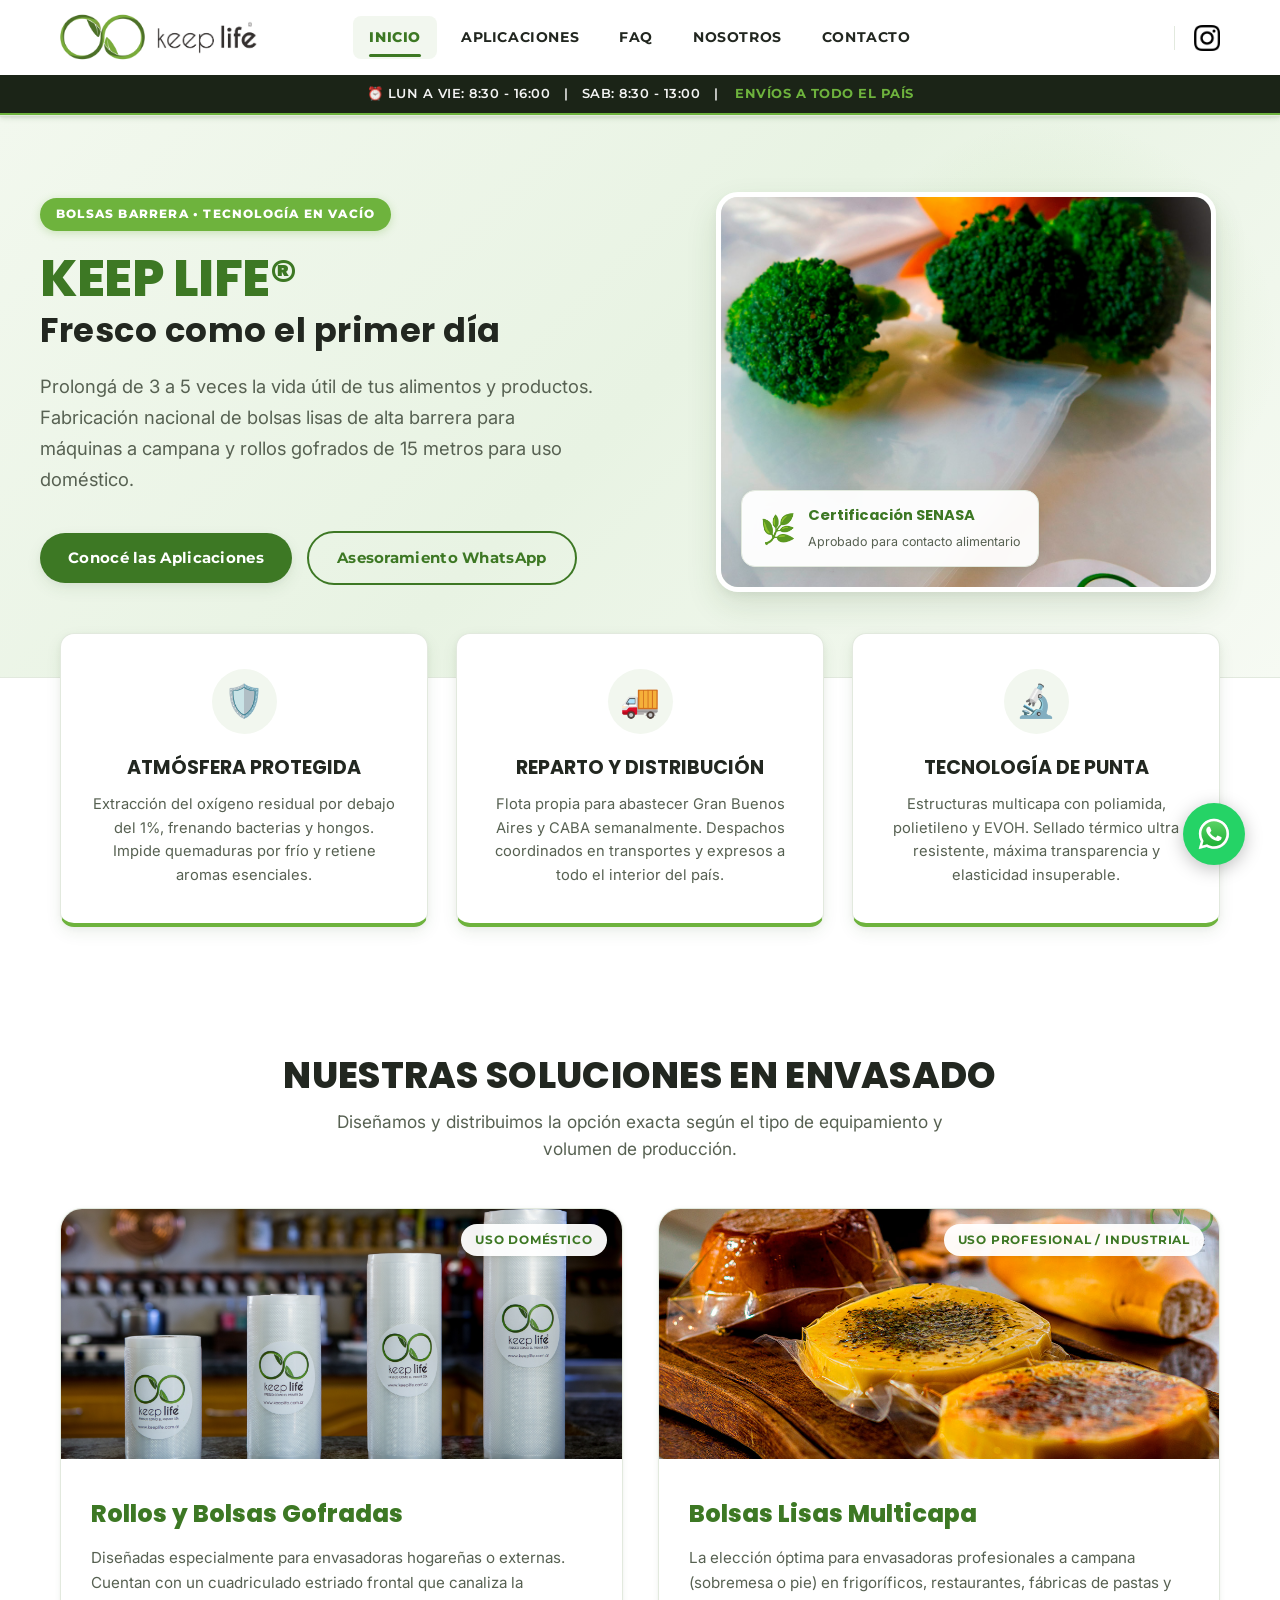
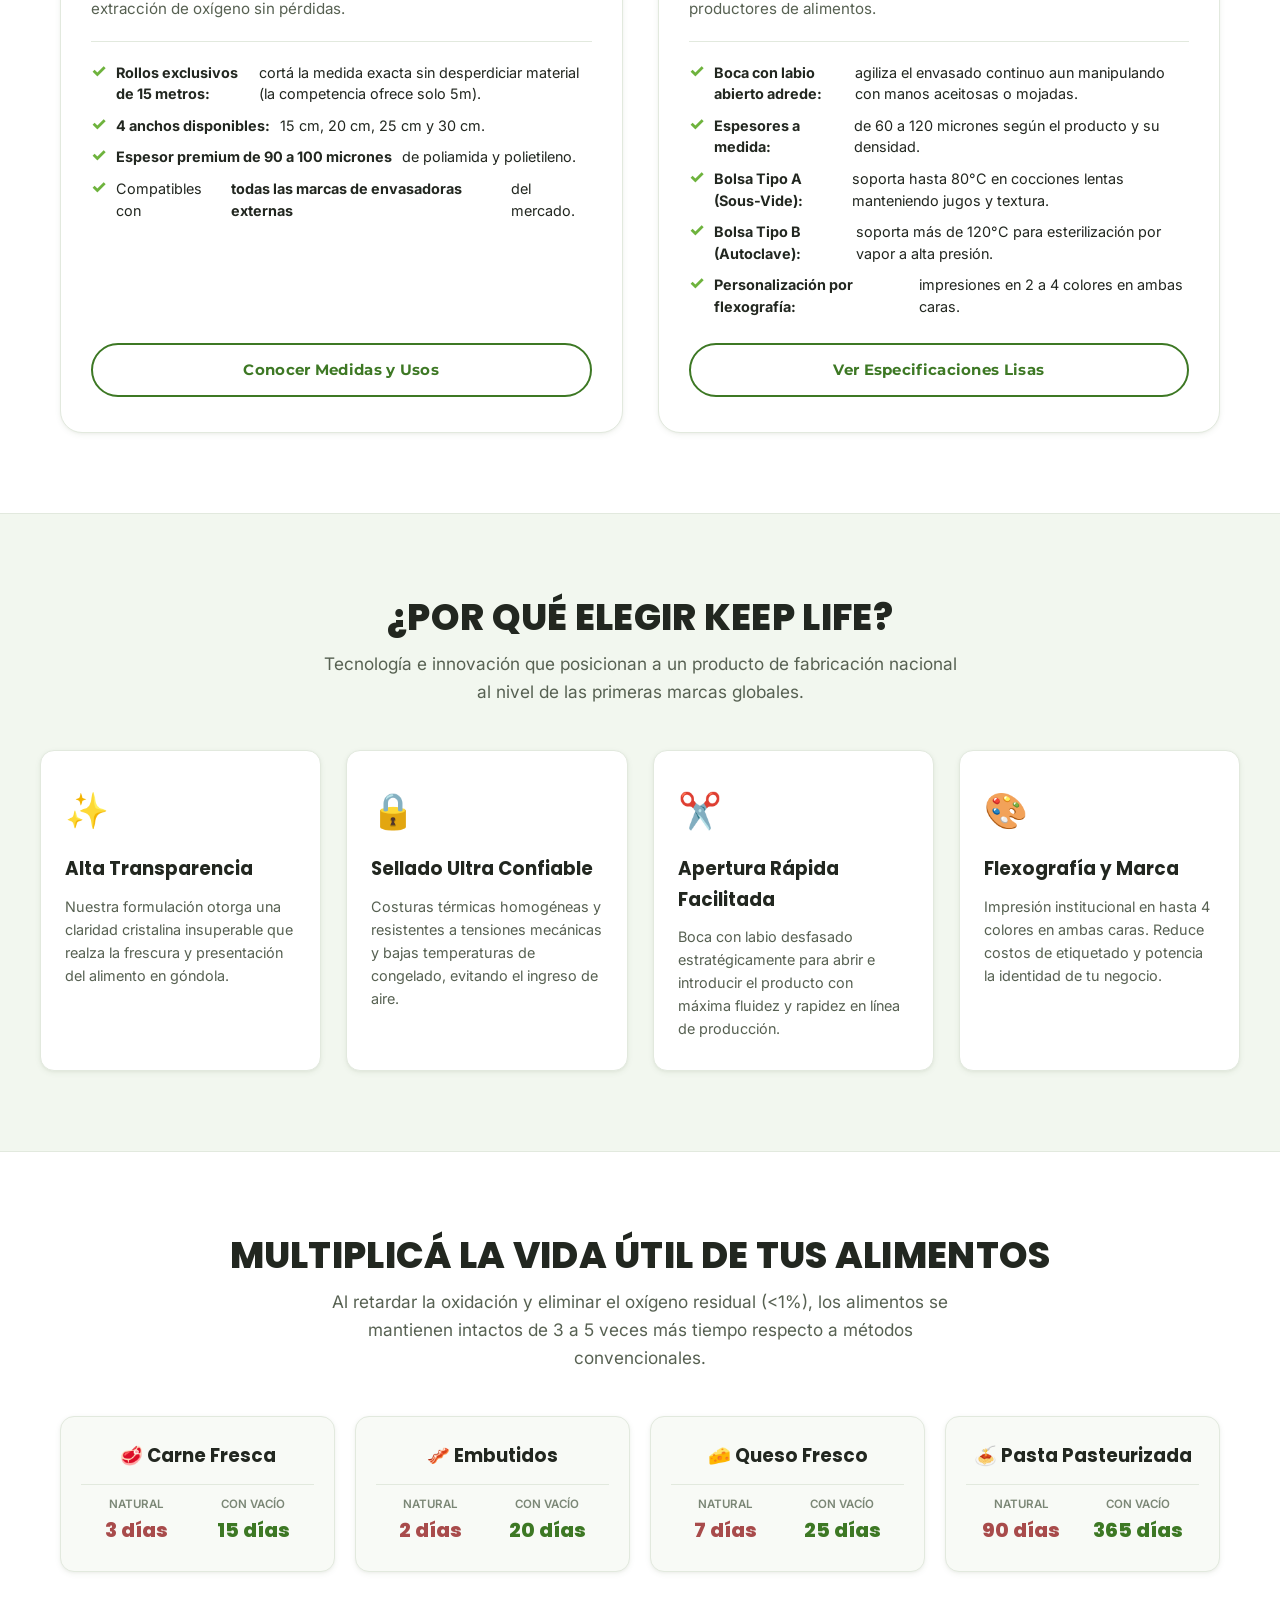
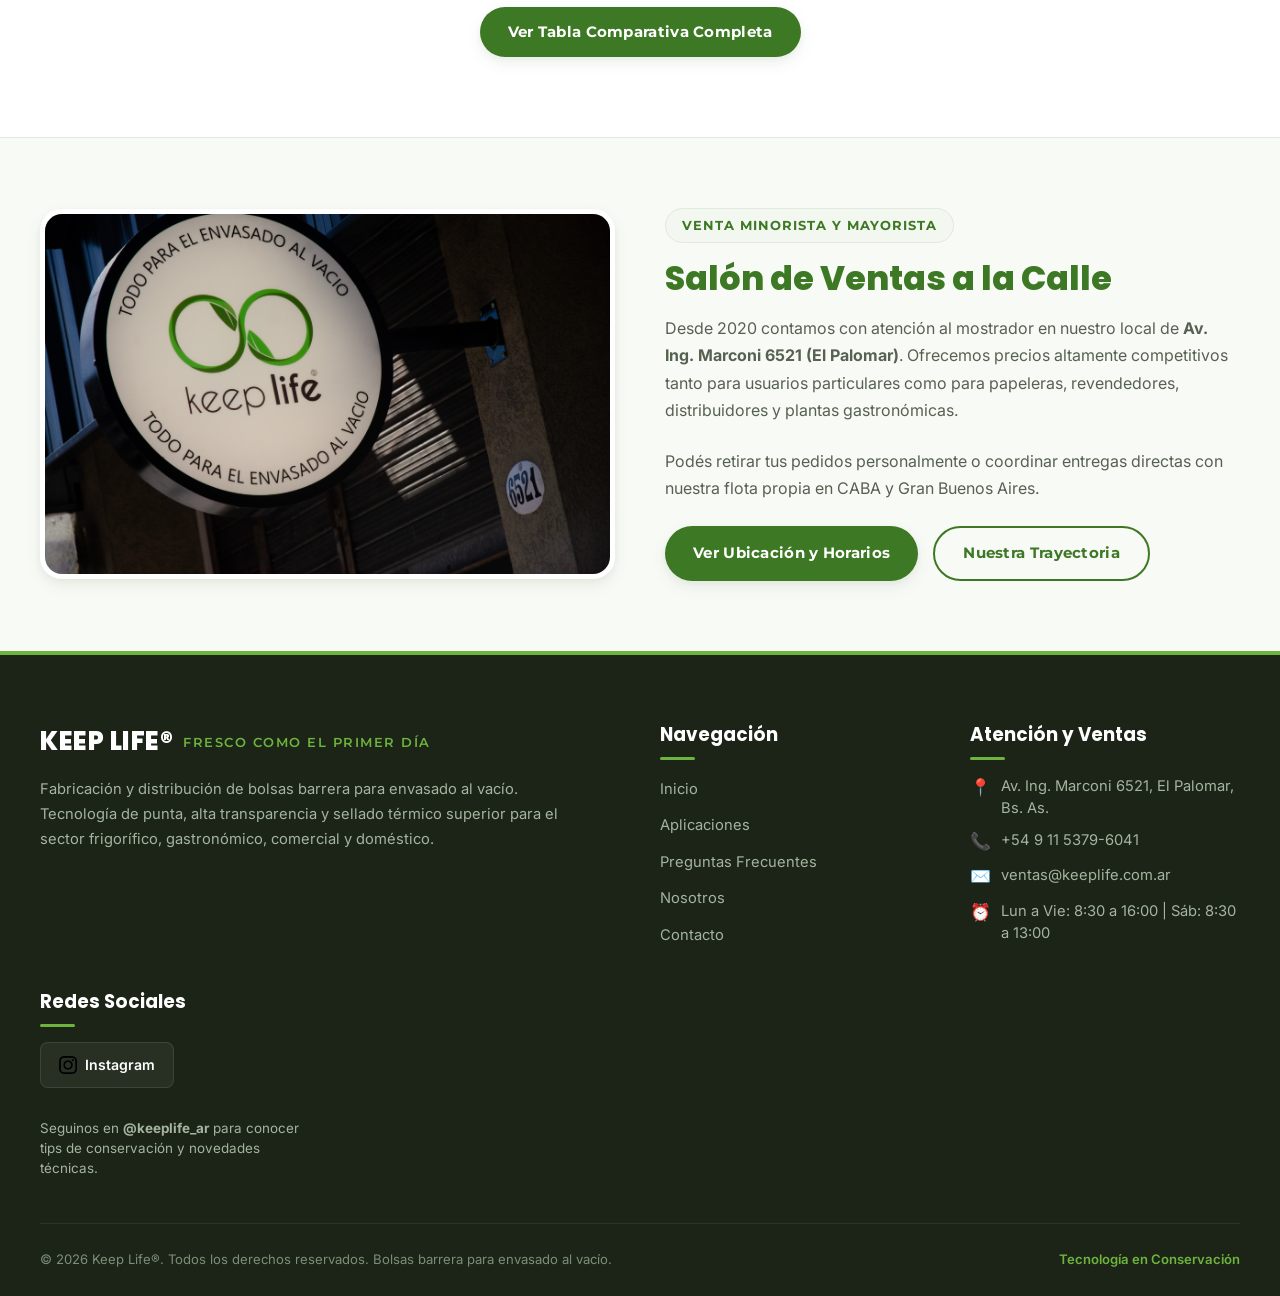
==== mySite/index.html @ 10f14e19 "esqueleto y base" ====
<!DOCTYPE html>
<html lang="es">

<head>
    <meta charset="UTF-8">
    <meta name="viewport" content="width=device-width, initial-scale=1.0">

    <!-- SEO -->
    <title>Keep Life® - Bolsas Barrera para Envasado al Vacío</title>
    <meta name="description" content="Keep Life: Fabricación y distribución de bolsas barrera para envasado al vacío. Bolsas lisas para envasadoras a campana, rollos gofrados de 15 metros, sous-vide y autoclave. Calidad certificada SENASA, flota propia de distribución y venta mayorista/minorista.">
    <meta name="keywords" content="bolsas para vacio, bolsas barrera, bolsas gofradas, rollos gofrados 15 metros, bolsas lisas vacio, envasado al vacio, sous vide, autoclave, bolsas para alimentos, bolsas senasa, envasadora al vacio, envasadoras a campana, keep life, el palomar">
    <meta name="author" content="Keep Life">

    <!-- Open Graph (Redes Sociales) -->
    <meta property="og:title" content="Keep Life® - Fresco como el primer día">
    <meta property="og:description" content="Soluciones integrales en bolsas barrera para envasado al vacío. Mayor frescura, alta barrera y máxima transparencia.">
    <meta property="og:image" content="assets/img/KEEP LIFE-banner2.jpg">
    <meta property="og:type" content="website">
    <meta property="og:locale" content="es_AR">

    <!-- Favicon -->
    <link rel="icon" type="image/png" href="assets/img/keepLife_icon_clean.png">

    <!-- Hojas de Estilo CSS Vanilla -->
    <link rel="stylesheet" href="styles/style.css">
    <link rel="stylesheet" href="styles/header.css">
    <link rel="stylesheet" href="styles/footer.css">
    <link rel="stylesheet" href="styles/home.css">

    <!-- Google Fonts -->
    <link rel="preconnect" href="https://fonts.googleapis.com">
    <link rel="preconnect" href="https://fonts.gstatic.com" crossorigin>
    <link href="https://fonts.googleapis.com/css2?family=Inter:wght@300;400;500;600;700&family=Montserrat:wght@400;600;700;800&family=Poppins:wght@500;600;700;800&display=swap" rel="stylesheet">
</head>

<body>

    <!-- CABECERA COMPARTIDA -->
    <div id="header"></div>

    <!-- CONTENIDO PRINCIPAL DE INICIO -->
    <main id="content">
        <div id="home"></div>
    </main>

    <!-- PIE DE PÁGINA COMPARTIDO -->
    <div id="footer"></div>

    <!-- SCRIPT PRINCIPAL DE INYECCIÓN MODULAR -->
    <script src="scripts/main.js"></script>

</body>

</html>
---- mySite/styles/style.css ----
/* ==========================================================================
   KEEP LIFE® - SITIO WEB OFICIAL
   Variables Globales, Reset y Sistema de Diseño
   ========================================================================== */

/* VARIABLES GLOBALES (THEME) */
:root {
    /* Paleta de Colores Keep Life */
    --color-primario: #3d7824;          /* Verde principal Keep Life */
    --color-primario-oscuro: #2b5618;   /* Verde profundo para hovers y contraste */
    --color-primario-suave: #f2f7ef;    /* Fondo suave con matiz fresco */
    --color-secundario: #6eb33d;        /* Verde claro vibrante / lima */
    --color-secundario-oscuro: #59962e; /* Acento para hovers */
    --color-acento-dorado: #e2b43b;     /* Toque sutil de calidad */
    
    --color-fondo: #ffffff;
    --color-fondo-suave: #f8faf6;       /* Fondo alternativo moderno */
    --color-fondo-oscuro: #1b2417;      /* Fondo footer y elementos oscuros */
    
    --color-texto: #222720;             /* Texto carbón de alta legibilidad */
    --color-texto-suave: #576152;       /* Texto secundario */
    --color-texto-muted: #7b8776;       /* Texto atenuado */
    --color-blanco: #ffffff;
    --color-borde: #e2e9de;             /* Borde sutil orgánico */
    --color-borde-hover: #c4d7bd;

    /* Tipografías */
    --font-principal: "Inter", -apple-system, BlinkMacSystemFont, "Segoe UI", Roboto, sans-serif;
    --font-titulos: "Poppins", sans-serif;
    --font-header-menu: "Montserrat", sans-serif;

    /* Bordes redondeados */
    --radius-xs: 4px;
    --radius-sm: 8px;
    --radius-md: 14px;
    --radius-lg: 22px;
    --radius-full: 9999px;

    /* Sombras refinadas */
    --shadow-sm: 0 2px 6px rgba(43, 86, 24, 0.06), 0 1px 3px rgba(0, 0, 0, 0.04);
    --shadow-md: 0 6px 16px rgba(43, 86, 24, 0.08), 0 2px 6px rgba(0, 0, 0, 0.04);
    --shadow-lg: 0 14px 32px rgba(43, 86, 24, 0.12), 0 4px 10px rgba(0, 0, 0, 0.05);
    --shadow-glow: 0 0 20px rgba(110, 179, 61, 0.25);
    --shadow-inset: inset 0 2px 4px rgba(0, 0, 0, 0.04);

    /* Transiciones fluidas */
    --transition-fast: 0.15s cubic-bezier(0.4, 0, 0.2, 1);
    --transition-normal: 0.25s cubic-bezier(0.4, 0, 0.2, 1);
    --transition-slow: 0.4s cubic-bezier(0.4, 0, 0.2, 1);
}

/* RESET GENERAL */
*, *::before, *::after {
    box-sizing: border-box;
    margin: 0;
    padding: 0;
}

html {
    scroll-behavior: smooth;
    font-size: 16px;
}

body {
    background-color: var(--color-fondo);
    color: var(--color-texto);
    font-family: var(--font-principal);
    line-height: 1.65;
    -webkit-font-smoothing: antialiased;
    -moz-osx-font-smoothing: grayscale;
    overflow-x: hidden;
    display: flex;
    flex-direction: column;
    min-height: 100vh;
}

img {
    max-width: 100%;
    height: auto;
    display: block;
}

a {
    color: inherit;
    text-decoration: none;
}

button, input, textarea, select {
    font-family: inherit;
}

/* CONTENEDOR PRINCIPAL */
#content {
    width: 100%;
    flex: 1 0 auto;
    background: var(--color-fondo);
    display: block;
}

/* UTILIDADES Y COMPONENTES GLOBALES */
.container {
    width: 100%;
    max-width: 1200px;
    margin: 0 auto;
    padding: 0 20px;
}

/* Títulos de sección globales */
.section-title-container {
    padding: 65px 20px 45px;
    text-align: center;
    background-color: var(--color-primario-suave);
    border-bottom: 1px solid var(--color-borde);
    position: relative;
    overflow: hidden;
}

.section-title-container::after {
    content: '';
    position: absolute;
    bottom: 0;
    left: 50%;
    transform: translateX(-50%);
    width: 80px;
    height: 3px;
    background: linear-gradient(90deg, var(--color-primario), var(--color-secundario));
    border-radius: var(--radius-full);
}

.section-title-container .section-title {
    font-size: 2.5rem;
    font-weight: 800;
    color: var(--color-primario);
    margin-bottom: 12px;
    letter-spacing: 0.5px;
    font-family: var(--font-titulos);
    line-height: 1.2;
}

.section-title-container .section-subtitle {
    font-size: 1.1rem;
    color: var(--color-texto-suave);
    max-width: 650px;
    margin: 0 auto;
    line-height: 1.6;
}

/* Badges informativos */
.badge {
    display: inline-flex;
    align-items: center;
    gap: 6px;
    background-color: var(--color-primario-suave);
    color: var(--color-primario);
    padding: 6px 16px;
    border-radius: var(--radius-full);
    font-size: 0.8rem;
    font-weight: 700;
    text-transform: uppercase;
    letter-spacing: 1px;
    font-family: var(--font-header-menu);
    border: 1px solid var(--color-borde);
    margin-bottom: 16px;
}

.badge-center {
    margin-left: auto;
    margin-right: auto;
}

/* Botones principales y secundarios */
.btn {
    display: inline-flex;
    align-items: center;
    justify-content: center;
    gap: 8px;
    padding: 13px 28px;
    border-radius: var(--radius-full);
    font-family: var(--font-header-menu);
    font-size: 0.92rem;
    font-weight: 700;
    letter-spacing: 0.3px;
    transition: var(--transition-normal);
    cursor: pointer;
    border: none;
    text-decoration: none;
}

.btn-primary {
    background-color: var(--color-primario);
    color: var(--color-blanco);
    box-shadow: var(--shadow-md);
}

.btn-primary:hover {
    background-color: var(--color-primario-oscuro);
    transform: translateY(-2px);
    box-shadow: var(--shadow-lg);
}

.btn-secondary {
    background-color: transparent;
    color: var(--color-primario);
    border: 2px solid var(--color-primario);
}

.btn-secondary:hover {
    background-color: var(--color-primario);
    color: var(--color-blanco);
    transform: translateY(-2px);
}

.btn-whatsapp {
    background-color: #25d366;
    color: var(--color-blanco);
    box-shadow: 0 4px 12px rgba(37, 211, 102, 0.3);
}

.btn-whatsapp:hover {
    background-color: #20ba59;
    transform: translateY(-2px);
    box-shadow: 0 6px 18px rgba(37, 211, 102, 0.45);
}

/* Responsividad global */
@media (max-width: 768px) {
    .section-title-container {
        padding: 45px 15px 35px;
    }
    
    .section-title-container .section-title {
        font-size: 2rem;
    }
    
    .section-title-container .section-subtitle {
        font-size: 1rem;
    }
}
---- mySite/styles/header.css ----
/* ==========================================================================
   KEEP LIFE® - HEADER & NAVEGACIÓN
   Cabecera fija, barra de horarios y menú móvil táctil (Checkbox Hack)
   ========================================================================== */

#header {
    background: var(--color-blanco);
    position: sticky;
    top: 0;
    z-index: 1000;
    box-shadow: var(--shadow-sm);
    width: 100%;
    transition: var(--transition-normal);
    border-bottom: 1px solid var(--color-borde);
}

.header-content {
    display: grid;
    grid-template-columns: 1fr auto 1fr;
    align-items: center;
    padding: 10px 20px;
    width: 100%;
    max-width: 1200px;
    margin: 0 auto;
    box-sizing: border-box;
}

/* Logotipo */
.header-left {
    justify-self: start;
    display: flex;
    align-items: center;
}

.logo-link {
    display: inline-flex;
    align-items: center;
    gap: 12px;
    text-decoration: none;
    transition: opacity var(--transition-normal);
}

.logo-link:hover {
    opacity: 0.92;
}

.logo-header-icon {
    height: 55px;
    width: auto;
    object-fit: contain;
    display: block;
    transition: transform var(--transition-normal);
    image-rendering: -webkit-optimize-contrast;
}

.logo-header-name {
    height: 35px;
    width: auto;
    object-fit: contain;
    display: block;
    transition: transform var(--transition-normal);
    image-rendering: -webkit-optimize-contrast;
}

.logo-link:hover .logo-header-icon {
    transform: scale(1.03);
}

/* Menú de Navegación */
.nav-menu {
    justify-self: center;
    display: flex;
    align-items: center;
}

.menu-list {
    list-style: none;
    padding: 0;
    margin: 0;
    display: flex;
    align-items: center;
    gap: 8px;
}

.menu-list li {
    position: relative;
}

.menu-list li a {
    text-decoration: none;
    color: var(--color-texto);
    font-size: 0.88rem;
    font-weight: 700;
    padding: 10px 16px;
    display: inline-flex;
    align-items: center;
    letter-spacing: 0.6px;
    font-family: var(--font-header-menu);
    border-radius: var(--radius-sm);
    transition: var(--transition-normal);
    position: relative;
}

/* Hover e item activo */
.menu-list li a:hover {
    color: var(--color-blanco);
    background-color: var(--color-primario);
}

.menu-list li a.active {
    color: var(--color-primario);
    background-color: var(--color-primario-suave);
    font-weight: 800;
}

.menu-list li a.active::after {
    content: '';
    position: absolute;
    bottom: 2px;
    left: 16px;
    right: 16px;
    height: 3px;
    background-color: var(--color-primario);
    border-radius: var(--radius-full);
}

/* Redes Sociales en Header */
.header-right {
    justify-self: end;
    display: flex;
    align-items: center;
    gap: 15px;
}

.header-instagram-link {
    display: flex;
    align-items: center;
    justify-content: center;
    position: relative;
    padding-left: 20px;
    transition: transform var(--transition-fast);
}

.header-instagram-link::before {
    content: "";
    position: absolute;
    left: 0;
    top: 50%;
    transform: translateY(-50%);
    width: 1px;
    height: 24px;
    background-color: var(--color-borde);
}

.header-instagram-icon {
    width: 26px;
    height: 26px;
    object-fit: contain;
    display: block;
    transition: transform var(--transition-normal);
}

.header-instagram-link:hover .header-instagram-icon {
    transform: scale(1.12);
}

/* --- BARRA DE HORARIOS (SUPERIOR / INFERIOR DEL HEADER) --- */
.header-horarios-bar {
    background-color: var(--color-fondo-oscuro);
    width: 100%;
    display: flex;
    justify-content: center;
    align-items: center;
    padding: 8px 20px;
    border-bottom: 2px solid var(--color-secundario);
    font-family: var(--font-header-menu);
    font-size: 0.82rem;
    color: rgba(255, 255, 255, 0.95);
    letter-spacing: 0.5px;
}

.horarios-text {
    font-weight: 600;
    display: flex;
    align-items: center;
    gap: 8px;
    text-align: center;
}

.horarios-text .highlight {
    color: var(--color-secundario);
    font-weight: 700;
}

/* --- MENÚ MÓVIL TÁCTIL (CHECKBOX HACK) --- */
.menu-toggle-checkbox {
    display: none !important;
}

.menu-overlay {
    display: none;
    position: fixed;
    top: 0;
    left: 0;
    width: 100vw;
    height: 100vh;
    background-color: rgba(27, 36, 23, 0.45);
    backdrop-filter: blur(3px);
    -webkit-backdrop-filter: blur(3px);
    z-index: 998;
    opacity: 0;
    visibility: hidden;
    transition: opacity 0.3s ease, visibility 0.3s ease;
}

.hamburger-btn {
    display: none;
    flex-direction: column;
    justify-content: space-between;
    width: 28px;
    height: 20px;
    cursor: pointer;
    z-index: 1001;
    transition: var(--transition-normal);
}

.hamburger-btn span {
    display: block;
    width: 100%;
    height: 2.5px;
    background-color: var(--color-texto);
    border-radius: var(--radius-full);
    transition: var(--transition-normal);
}

/* --- RESPONSIVIDAD DEL HEADER --- */
@media (max-width: 992px) {
    #header {
        position: relative;
        top: auto;
    }

    .header-content {
        flex-direction: row;
        justify-content: space-between;
        align-items: center;
        padding: 12px 20px;
    }

    .logo-header-icon {
        height: 38px;
    }

    .logo-header-name {
        height: 17px;
    }

    .header-right {
        display: none;
    }

    .hamburger-btn {
        display: flex;
    }

    /* Cajón lateral (Drawer Menu) */
    .nav-menu {
        position: fixed;
        top: 0;
        right: 0;
        width: 290px;
        height: 100vh;
        background-color: var(--color-blanco);
        z-index: 999;
        box-shadow: var(--shadow-lg);
        transform: translateX(100%);
        transition: transform 0.35s cubic-bezier(0.4, 0, 0.2, 1);
        display: flex;
        flex-direction: column;
        padding: 85px 24px 40px 24px;
        align-items: stretch;
    }

    .menu-list {
        flex-direction: column;
        gap: 12px;
        width: 100%;
        overflow-y: auto;
        align-items: stretch;
    }

    .menu-list li {
        width: 100%;
    }

    .menu-list li a {
        font-size: 1rem;
        padding: 14px 20px;
        width: 100%;
        background-color: var(--color-fondo-suave);
        color: var(--color-texto);
        font-weight: 700;
        display: flex;
        border-radius: var(--radius-sm);
        border-left: 4px solid transparent;
        transition: var(--transition-normal);
    }

    .menu-list li a:hover,
    .menu-list li a.active {
        background-color: var(--color-primario-suave);
        color: var(--color-primario);
        border-left-color: var(--color-primario);
    }

    .menu-list li a.active::after {
        display: none;
    }

    /* Redes sociales añadidas al drawer móvil */
    .drawer-social {
        margin-top: auto;
        padding-top: 25px;
        border-top: 1px solid var(--color-borde);
        display: flex;
        flex-direction: column;
        gap: 12px;
    }

    .drawer-social a {
        display: flex;
        align-items: center;
        gap: 10px;
        font-size: 0.9rem;
        font-weight: 600;
        color: var(--color-texto-suave);
    }

    /* Mostrar overlay y desplegar drawer */
    .menu-toggle-checkbox:checked~.menu-overlay {
        display: block;
        opacity: 1;
        visibility: visible;
    }

    .menu-toggle-checkbox:checked~.header-content .nav-menu {
        transform: translateX(0);
    }

    /* Animación de 3 líneas a X */
    .menu-toggle-checkbox:checked~.header-content .hamburger-btn span:nth-child(1) {
        transform: rotate(45deg) translate(6px, 6px);
        background-color: var(--color-primario);
    }

    .menu-toggle-checkbox:checked~.header-content .hamburger-btn span:nth-child(2) {
        opacity: 0;
    }

    .menu-toggle-checkbox:checked~.header-content .hamburger-btn span:nth-child(3) {
        transform: rotate(-45deg) translate(6px, -6px);
        background-color: var(--color-primario);
    }
}

@media (max-width: 576px) {
    .header-horarios-bar {
        font-size: 0.74rem;
        padding: 6px 12px;
    }

    .logo-header-icon {
        height: 32px;
    }

    .logo-header-name {
        height: 14px;
    }
}
---- mySite/styles/footer.css ----
/* ==========================================================================
   KEEP LIFE® - FOOTER & BOTÓN DE WHATSAPP
   Pie de página multi-columna y botón flotante de WhatsApp
   ========================================================================== */

.footer-container {
    background-color: var(--color-fondo-oscuro);
    color: #e5ede2;
    padding: 65px 20px 25px 20px;
    font-family: var(--font-principal);
    border-top: 4px solid var(--color-secundario);
    width: 100%;
    margin-top: auto;
    position: relative;
}

.footer-content {
    max-width: 1200px;
    margin: 0 auto;
    display: grid;
    grid-template-columns: repeat(auto-fit, minmax(220px, 1fr));
    gap: 40px;
    padding-bottom: 45px;
    border-bottom: 1px solid rgba(255, 255, 255, 0.08);
}

.footer-column {
    display: flex;
    flex-direction: column;
    gap: 15px;
}

.footer-brand {
    grid-column: span 1;
}

@media (min-width: 992px) {
    .footer-brand {
        grid-column: span 2;
        padding-right: 40px;
    }
}

.footer-title {
    color: var(--color-blanco);
    font-family: var(--font-titulos);
    font-size: 1.6rem;
    font-weight: 800;
    letter-spacing: 0.5px;
    display: flex;
    align-items: center;
    gap: 10px;
}

.footer-title .brand-slogan {
    font-size: 0.8rem;
    font-family: var(--font-header-menu);
    color: var(--color-secundario);
    font-weight: 600;
    text-transform: uppercase;
    letter-spacing: 1.5px;
    display: block;
    margin-top: 4px;
}

.footer-description {
    font-size: 0.92rem;
    line-height: 1.7;
    color: #a4b49f;
}

.footer-subtitle {
    color: var(--color-blanco);
    font-family: var(--font-titulos);
    font-size: 1.15rem;
    font-weight: 700;
    position: relative;
    padding-bottom: 10px;
}

.footer-subtitle::after {
    content: '';
    position: absolute;
    bottom: 0;
    left: 0;
    width: 35px;
    height: 3px;
    background-color: var(--color-secundario);
    border-radius: var(--radius-full);
}

.footer-links, .footer-contact-info {
    list-style: none;
    padding: 0;
    margin: 0;
    display: flex;
    flex-direction: column;
    gap: 10px;
}

.footer-links li a {
    color: #a4b49f;
    text-decoration: none;
    font-size: 0.92rem;
    transition: var(--transition-fast);
    display: inline-block;
}

.footer-links li a:hover {
    color: var(--color-secundario);
    transform: translateX(5px);
}

.footer-contact-info li {
    font-size: 0.92rem;
    color: #a4b49f;
    display: flex;
    align-items: flex-start;
    gap: 10px;
    line-height: 1.5;
}

.footer-contact-info li span.icon {
    flex-shrink: 0;
    font-size: 1.05rem;
}

.footer-social-links {
    display: flex;
    gap: 12px;
}

.social-icon {
    display: inline-flex;
    align-items: center;
    gap: 8px;
    background-color: rgba(255, 255, 255, 0.06);
    color: var(--color-blanco);
    padding: 10px 18px;
    border-radius: var(--radius-sm);
    text-decoration: none;
    font-size: 0.88rem;
    font-weight: 600;
    transition: var(--transition-normal);
    border: 1px solid rgba(255, 255, 255, 0.1);
}

.social-icon:hover {
    background-color: var(--color-primario);
    border-color: var(--color-primario);
    transform: translateY(-3px);
    box-shadow: var(--shadow-md);
}

.social-icon-img {
    width: 18px;
    height: 18px;
    object-fit: contain;
}

.footer-bottom {
    max-width: 1200px;
    margin: 0 auto;
    padding-top: 25px;
    display: flex;
    justify-content: space-between;
    align-items: center;
    flex-wrap: wrap;
    gap: 15px;
    font-size: 0.82rem;
    color: #7d8e78;
}

.footer-bottom p {
    margin: 0;
}

.footer-bottom-badge {
    color: var(--color-secundario);
    font-weight: 600;
}

@media (max-width: 768px) {
    .footer-content {
        grid-template-columns: 1fr;
        gap: 32px;
    }
    
    .footer-bottom {
        flex-direction: column;
        text-align: center;
    }
}

/* --- BOTÓN FLOTANTE DE WHATSAPP --- */
.whatsapp-float {
    position: fixed;
    bottom: 35px;
    right: 35px;
    width: 62px;
    height: 62px;
    z-index: 9999;
    border-radius: 50%;
    background-color: #25d366;
    box-shadow: 0 4px 18px rgba(0, 0, 0, 0.25), 0 0 0 0 rgba(37, 211, 102, 0.6);
    transition: transform var(--transition-normal), box-shadow var(--transition-normal);
    display: flex;
    align-items: center;
    justify-content: center;
    animation: pulse-whatsapp 2.5s infinite;
}

.whatsapp-float:hover {
    transform: scale(1.1);
    box-shadow: 0 8px 25px rgba(0, 0, 0, 0.35);
    animation: none;
}

.whatsapp-float img {
    width: 36px;
    height: 36px;
    display: block;
}

@keyframes pulse-whatsapp {
    0% {
        box-shadow: 0 4px 18px rgba(0, 0, 0, 0.25), 0 0 0 0 rgba(37, 211, 102, 0.6);
    }
    70% {
        box-shadow: 0 4px 18px rgba(0, 0, 0, 0.25), 0 0 0 16px rgba(37, 211, 102, 0);
    }
    100% {
        box-shadow: 0 4px 18px rgba(0, 0, 0, 0.25), 0 0 0 0 rgba(37, 211, 102, 0);
    }
}

@media (max-width: 768px) {
    .whatsapp-float {
        bottom: 22px;
        right: 22px;
        width: 54px;
        height: 54px;
    }
    
    .whatsapp-float img {
        width: 30px;
        height: 30px;
    }
}
---- mySite/styles/home.css ----
/* ==========================================================================
   KEEP LIFE® - HOME PAGE
   Estilos de la página principal: Hero, Pilares, Tipos de Bolsas y Ventajas
   ========================================================================== */

/* --- TÍTULOS Y SUBTÍTULOS DE SECCIONES --- */
.section-title {
    text-align: center;
    font-size: 2.3rem;
    color: var(--color-texto);
    margin-bottom: 10px;
    font-family: var(--font-titulos);
    font-weight: 800;
    letter-spacing: 0.3px;
    line-height: 1.25;
}

.section-subtitle {
    text-align: center;
    color: var(--color-texto-suave);
    font-size: 1.08rem;
    margin-bottom: 45px;
    max-width: 650px;
    margin-left: auto;
    margin-right: auto;
    line-height: 1.6;
}

/* --- SECCIÓN 1: HERO / BANNER PRINCIPAL --- */
.hero-section {
    width: 100%;
    background: linear-gradient(135deg, #f2f8ee 0%, #e8f3e3 50%, #f6faf3 100%);
    padding: 75px 20px 85px;
    position: relative;
    overflow: hidden;
    border-bottom: 1px solid var(--color-borde);
}

.hero-section::before {
    content: '';
    position: absolute;
    top: 0;
    right: 0;
    width: 450px;
    height: 450px;
    background: radial-gradient(circle, rgba(110, 179, 61, 0.15) 0%, transparent 70%);
    pointer-events: none;
}

.hero-container {
    max-width: 1200px;
    margin: 0 auto;
    display: flex;
    align-items: center;
    gap: 50px;
    position: relative;
    z-index: 2;
}

.hero-text-content {
    flex: 1.1;
    display: flex;
    flex-direction: column;
    align-items: flex-start;
}

.hero-tag {
    background-color: var(--color-secundario);
    color: var(--color-blanco);
    padding: 6px 16px;
    font-size: 0.78rem;
    font-weight: 800;
    border-radius: var(--radius-full);
    text-transform: uppercase;
    letter-spacing: 1.2px;
    margin-bottom: 18px;
    box-shadow: 0 2px 8px rgba(110, 179, 61, 0.3);
    font-family: var(--font-header-menu);
}

.hero-title {
    font-size: 3.2rem;
    font-family: var(--font-titulos);
    color: var(--color-primario);
    line-height: 1.15;
    font-weight: 800;
    margin-bottom: 20px;
    letter-spacing: -0.5px;
}

.hero-title .title-accent {
    color: var(--color-texto);
    display: block;
    font-size: 2.1rem;
    font-weight: 700;
    letter-spacing: 0.5px;
    margin-top: 4px;
}

.hero-subtitle-text {
    font-size: 1.15rem;
    color: var(--color-texto-suave);
    line-height: 1.7;
    margin-bottom: 35px;
    max-width: 560px;
}

.hero-actions {
    display: flex;
    gap: 15px;
    flex-wrap: wrap;
    align-items: center;
}

.hero-image-content {
    flex: 1;
    display: flex;
    justify-content: center;
    position: relative;
}

.hero-img-card {
    position: relative;
    border-radius: var(--radius-lg);
    overflow: hidden;
    box-shadow: var(--shadow-lg);
    border: 5px solid var(--color-blanco);
    max-width: 500px;
    width: 100%;
}

.hero-img {
    width: 100%;
    height: 390px;
    object-fit: cover;
    display: block;
    transition: transform var(--transition-slow);
}

.hero-img-card:hover .hero-img {
    transform: scale(1.03);
}

.hero-floating-badge {
    position: absolute;
    bottom: 20px;
    left: 20px;
    background: rgba(255, 255, 255, 0.95);
    backdrop-filter: blur(8px);
    -webkit-backdrop-filter: blur(8px);
    padding: 12px 18px;
    border-radius: var(--radius-md);
    box-shadow: var(--shadow-md);
    display: flex;
    align-items: center;
    gap: 12px;
    border: 1px solid var(--color-borde);
}

.hero-badge-icon {
    font-size: 1.8rem;
}

.hero-badge-text strong {
    display: block;
    font-size: 0.92rem;
    color: var(--color-primario);
    font-family: var(--font-titulos);
}

.hero-badge-text span {
    font-size: 0.78rem;
    color: var(--color-texto-suave);
}

/* --- SECCIÓN 2: PILARES Y CARACTERÍSTICAS (FEATURE CARDS) --- */
.features-bar {
    display: grid;
    grid-template-columns: repeat(auto-fit, minmax(280px, 1fr));
    gap: 28px;
    max-width: 1200px;
    margin: -45px auto 65px auto;
    padding: 0 20px;
    position: relative;
    z-index: 10;
}

.feature-card {
    background-color: var(--color-blanco);
    padding: 35px 28px;
    border-radius: var(--radius-md);
    box-shadow: var(--shadow-md);
    text-align: center;
    border-bottom: 4px solid var(--color-secundario);
    border-top: 1px solid var(--color-borde);
    border-left: 1px solid var(--color-borde);
    border-right: 1px solid var(--color-borde);
    transition: var(--transition-normal);
}

.feature-card:hover {
    transform: translateY(-6px);
    box-shadow: var(--shadow-lg);
    border-bottom-color: var(--color-primario);
}

.feature-icon-wrap {
    width: 65px;
    height: 65px;
    margin: 0 auto 18px;
    background-color: var(--color-primario-suave);
    border-radius: 50%;
    display: flex;
    align-items: center;
    justify-content: center;
    font-size: 2rem;
}

.feature-title {
    font-size: 1.2rem;
    font-family: var(--font-titulos);
    color: var(--color-texto);
    margin-bottom: 10px;
    font-weight: 700;
}

.feature-desc {
    font-size: 0.92rem;
    color: var(--color-texto-suave);
    line-height: 1.6;
}

/* --- SECCIÓN 3: DUALIDAD DE BOLSAS (Lisas vs Gofradas) --- */
.bags-dual-section {
    padding: 60px 20px 80px;
    max-width: 1200px;
    margin: 0 auto;
}

.bags-dual-grid {
    display: grid;
    grid-template-columns: repeat(auto-fit, minmax(340px, 1fr));
    gap: 35px;
}

.bag-card {
    background-color: var(--color-blanco);
    border: 1px solid var(--color-borde);
    border-radius: var(--radius-lg);
    overflow: hidden;
    box-shadow: var(--shadow-sm);
    display: flex;
    flex-direction: column;
    transition: var(--transition-normal);
}

.bag-card:hover {
    transform: translateY(-5px);
    box-shadow: var(--shadow-lg);
    border-color: var(--color-borde-hover);
}

.bag-card-header {
    position: relative;
    height: 250px;
    overflow: hidden;
}

.bag-card-img {
    width: 100%;
    height: 100%;
    object-fit: cover;
    transition: transform var(--transition-slow);
}

.bag-card:hover .bag-card-img {
    transform: scale(1.04);
}

.bag-card-tag {
    position: absolute;
    top: 15px;
    right: 15px;
    background: rgba(255, 255, 255, 0.95);
    color: var(--color-primario);
    font-weight: 700;
    font-size: 0.75rem;
    padding: 6px 14px;
    border-radius: var(--radius-full);
    text-transform: uppercase;
    letter-spacing: 0.8px;
    font-family: var(--font-header-menu);
    box-shadow: var(--shadow-sm);
}

.bag-card-body {
    padding: 35px 30px;
    display: flex;
    flex-direction: column;
    flex-grow: 1;
}

.bag-card-title {
    font-size: 1.5rem;
    font-family: var(--font-titulos);
    color: var(--color-primario);
    margin-bottom: 12px;
    font-weight: 800;
}

.bag-card-desc {
    font-size: 0.95rem;
    color: var(--color-texto-suave);
    line-height: 1.65;
    margin-bottom: 20px;
}

.bag-card-specs {
    list-style: none;
    padding: 0;
    margin: 0 0 25px 0;
    border-top: 1px solid var(--color-borde);
    padding-top: 20px;
    display: flex;
    flex-direction: column;
    gap: 10px;
}

.bag-card-specs li {
    font-size: 0.9rem;
    color: var(--color-texto);
    display: flex;
    align-items: flex-start;
    gap: 10px;
    line-height: 1.5;
}

.bag-card-specs li span.check {
    color: var(--color-secundario);
    font-weight: 800;
    font-size: 1.1rem;
    line-height: 1;
}

.bag-card-btn {
    margin-top: auto;
    width: 100%;
    text-align: center;
}

/* --- SECCIÓN 4: DIFERENCIALES TÉCNICOS --- */
.diferenciales-section {
    background-color: var(--color-primario-suave);
    padding: 80px 20px;
    border-top: 1px solid var(--color-borde);
    border-bottom: 1px solid var(--color-borde);
}

.diferenciales-container {
    max-width: 1200px;
    margin: 0 auto;
}

.diferenciales-grid {
    display: grid;
    grid-template-columns: repeat(auto-fit, minmax(260px, 1fr));
    gap: 25px;
    margin-top: 40px;
}

.diferencial-item {
    background: var(--color-blanco);
    border: 1px solid var(--color-borde);
    border-radius: var(--radius-md);
    padding: 30px 24px;
    box-shadow: var(--shadow-sm);
    transition: var(--transition-normal);
}

.diferencial-item:hover {
    transform: translateY(-4px);
    box-shadow: var(--shadow-md);
    border-color: var(--color-secundario);
}

.diferencial-item-icon {
    font-size: 2.2rem;
    margin-bottom: 15px;
}

.diferencial-item h4 {
    font-size: 1.15rem;
    font-family: var(--font-titulos);
    color: var(--color-texto);
    margin-bottom: 10px;
    font-weight: 700;
}

.diferencial-item p {
    font-size: 0.9rem;
    color: var(--color-texto-suave);
    line-height: 1.6;
}

/* --- SECCIÓN 5: RESUMEN DE CONSERVACIÓN --- */
.conservation-summary-section {
    padding: 80px 20px;
    max-width: 1200px;
    margin: 0 auto;
    text-align: center;
}

.conservation-pills-grid {
    display: grid;
    grid-template-columns: repeat(auto-fit, minmax(220px, 1fr));
    gap: 20px;
    margin: 40px 0 35px 0;
}

.conservation-pill {
    background: var(--color-fondo-suave);
    border: 1px solid var(--color-borde);
    border-radius: var(--radius-md);
    padding: 24px 20px;
    box-shadow: var(--shadow-sm);
    transition: var(--transition-normal);
}

.conservation-pill:hover {
    transform: translateY(-4px);
    border-color: var(--color-primario);
    box-shadow: var(--shadow-md);
}

.pill-food {
    font-size: 1.15rem;
    font-family: var(--font-titulos);
    font-weight: 700;
    color: var(--color-texto);
    margin-bottom: 12px;
}

.pill-compare {
    display: flex;
    justify-content: space-around;
    align-items: center;
    padding-top: 10px;
    border-top: 1px solid var(--color-borde);
}

.pill-col {
    display: flex;
    flex-direction: column;
}

.pill-col span.label {
    font-size: 0.72rem;
    color: var(--color-texto-muted);
    text-transform: uppercase;
    font-weight: 600;
}

.pill-col span.days {
    font-size: 1.25rem;
    font-weight: 800;
    font-family: var(--font-titulos);
}

.pill-col.natural span.days {
    color: #a84b4b;
}

.pill-col.keep span.days {
    color: var(--color-primario);
}

/* --- SECCIÓN 6: MOSTRADOR Y ATENCIÓN AL PÚBLICO --- */
.storefront-banner-section {
    padding: 70px 20px;
    background-color: var(--color-fondo-suave);
    border-top: 1px solid var(--color-borde);
}

.storefront-grid {
    max-width: 1200px;
    margin: 0 auto;
    display: grid;
    grid-template-columns: 1fr 1fr;
    gap: 50px;
    align-items: center;
}

.storefront-image-wrap {
    border-radius: var(--radius-lg);
    overflow: hidden;
    box-shadow: var(--shadow-md);
    border: 5px solid var(--color-blanco);
}

.storefront-image-wrap img {
    width: 100%;
    height: 360px;
    object-fit: cover;
    display: block;
}

.storefront-text-wrap {
    display: flex;
    flex-direction: column;
    align-items: flex-start;
}

.storefront-text-wrap h3 {
    font-size: 2.1rem;
    font-family: var(--font-titulos);
    color: var(--color-primario);
    font-weight: 800;
    margin-bottom: 16px;
    line-height: 1.2;
}

.storefront-text-wrap p {
    font-size: 1rem;
    color: var(--color-texto-suave);
    line-height: 1.7;
    margin-bottom: 24px;
}

/* RESPONSIVIDAD */
@media (max-width: 992px) {
    .hero-container {
        flex-direction: column;
        text-align: center;
        gap: 35px;
    }

    .hero-text-content {
        align-items: center;
    }

    .hero-title {
        font-size: 2.6rem;
    }

    .hero-title .title-accent {
        font-size: 1.8rem;
    }

    .hero-img {
        height: 300px;
    }

    .features-bar {
        margin: -25px auto 45px auto;
        gap: 20px;
    }

    .storefront-grid {
        grid-template-columns: 1fr;
        gap: 30px;
    }

    .storefront-image-wrap {
        order: -1;
    }
}

@media (max-width: 576px) {
    .hero-section {
        padding: 45px 15px 60px;
    }

    .hero-title {
        font-size: 2rem;
    }

    .hero-title .title-accent {
        font-size: 1.4rem;
    }

    .hero-subtitle-text {
        font-size: 0.98rem;
    }

    .hero-actions {
        width: 100%;
        flex-direction: column;
        gap: 12px;
    }

    .hero-actions .btn {
        width: 100%;
    }

    .hero-img {
        height: 230px;
    }

    .hero-floating-badge {
        bottom: 12px;
        left: 12px;
        padding: 8px 12px;
    }

    .feature-card {
        padding: 26px 20px;
    }

    .bag-card-body {
        padding: 25px 20px;
    }
}
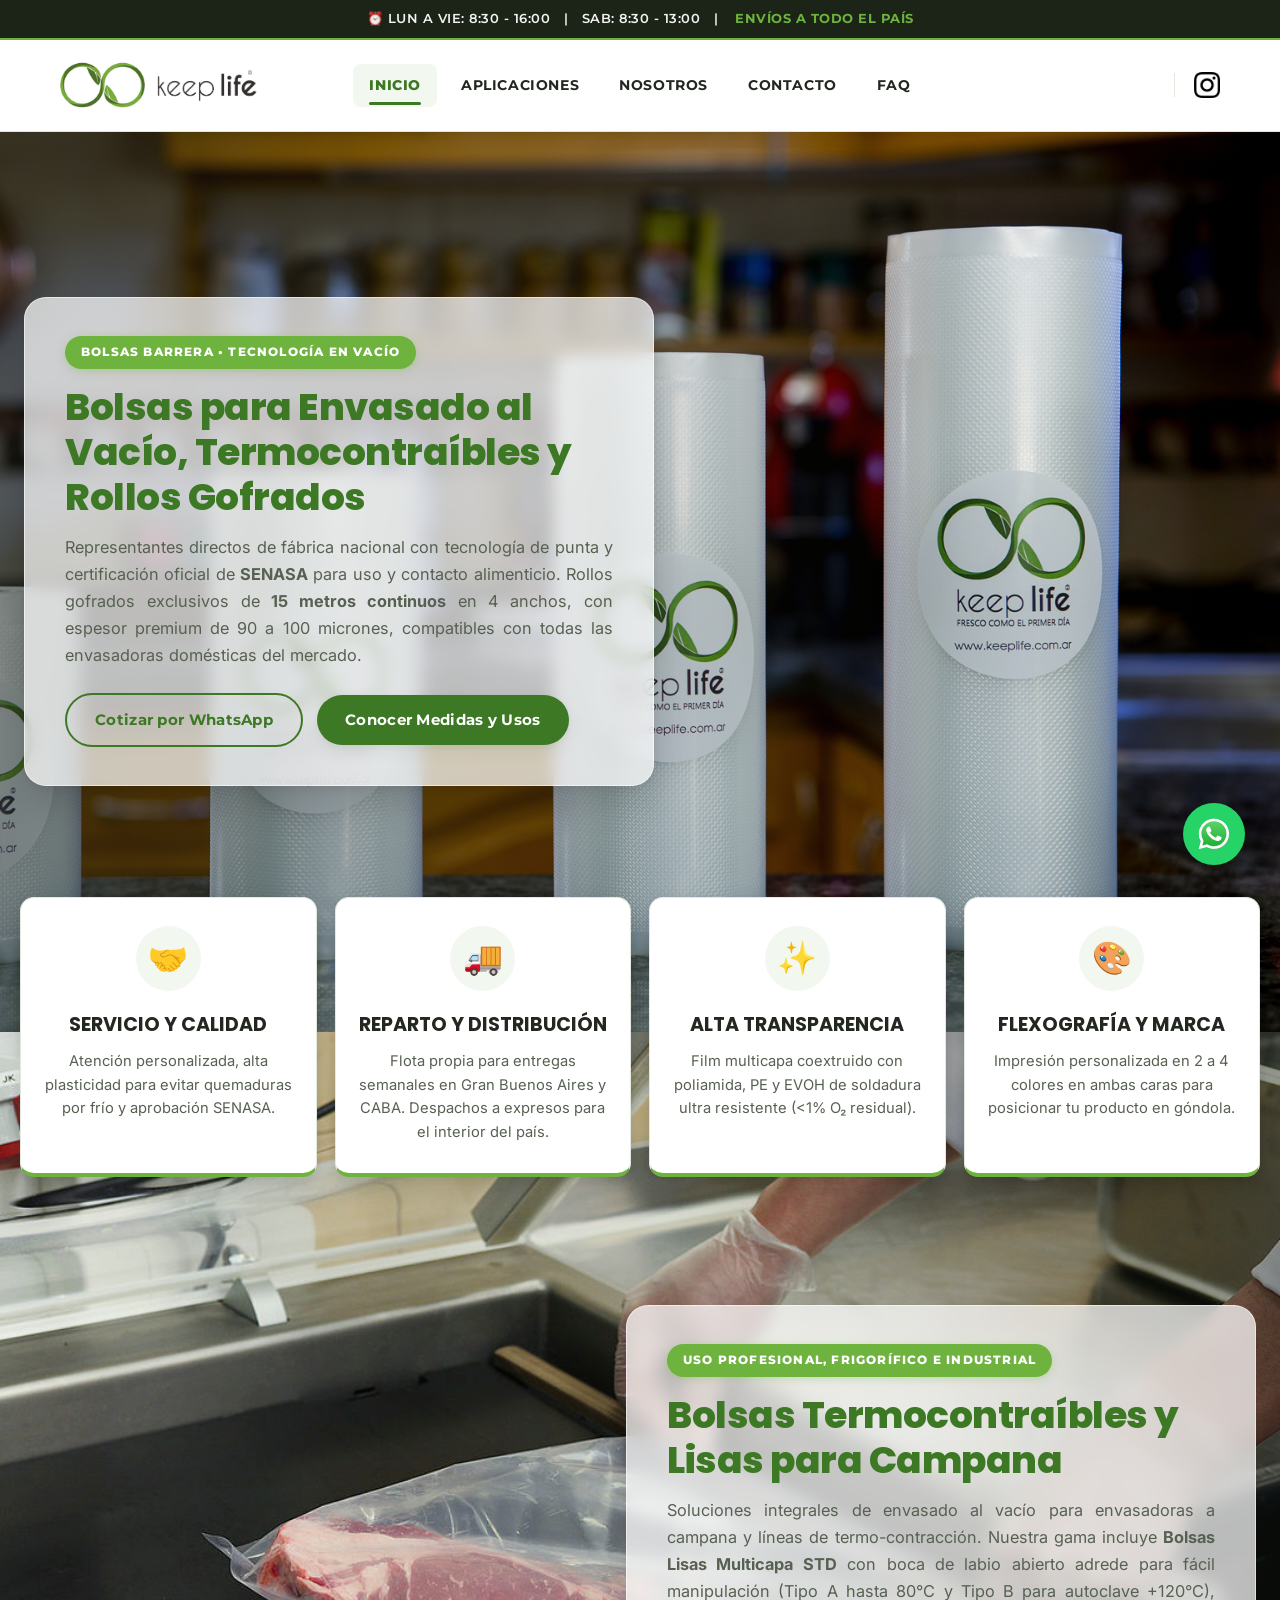
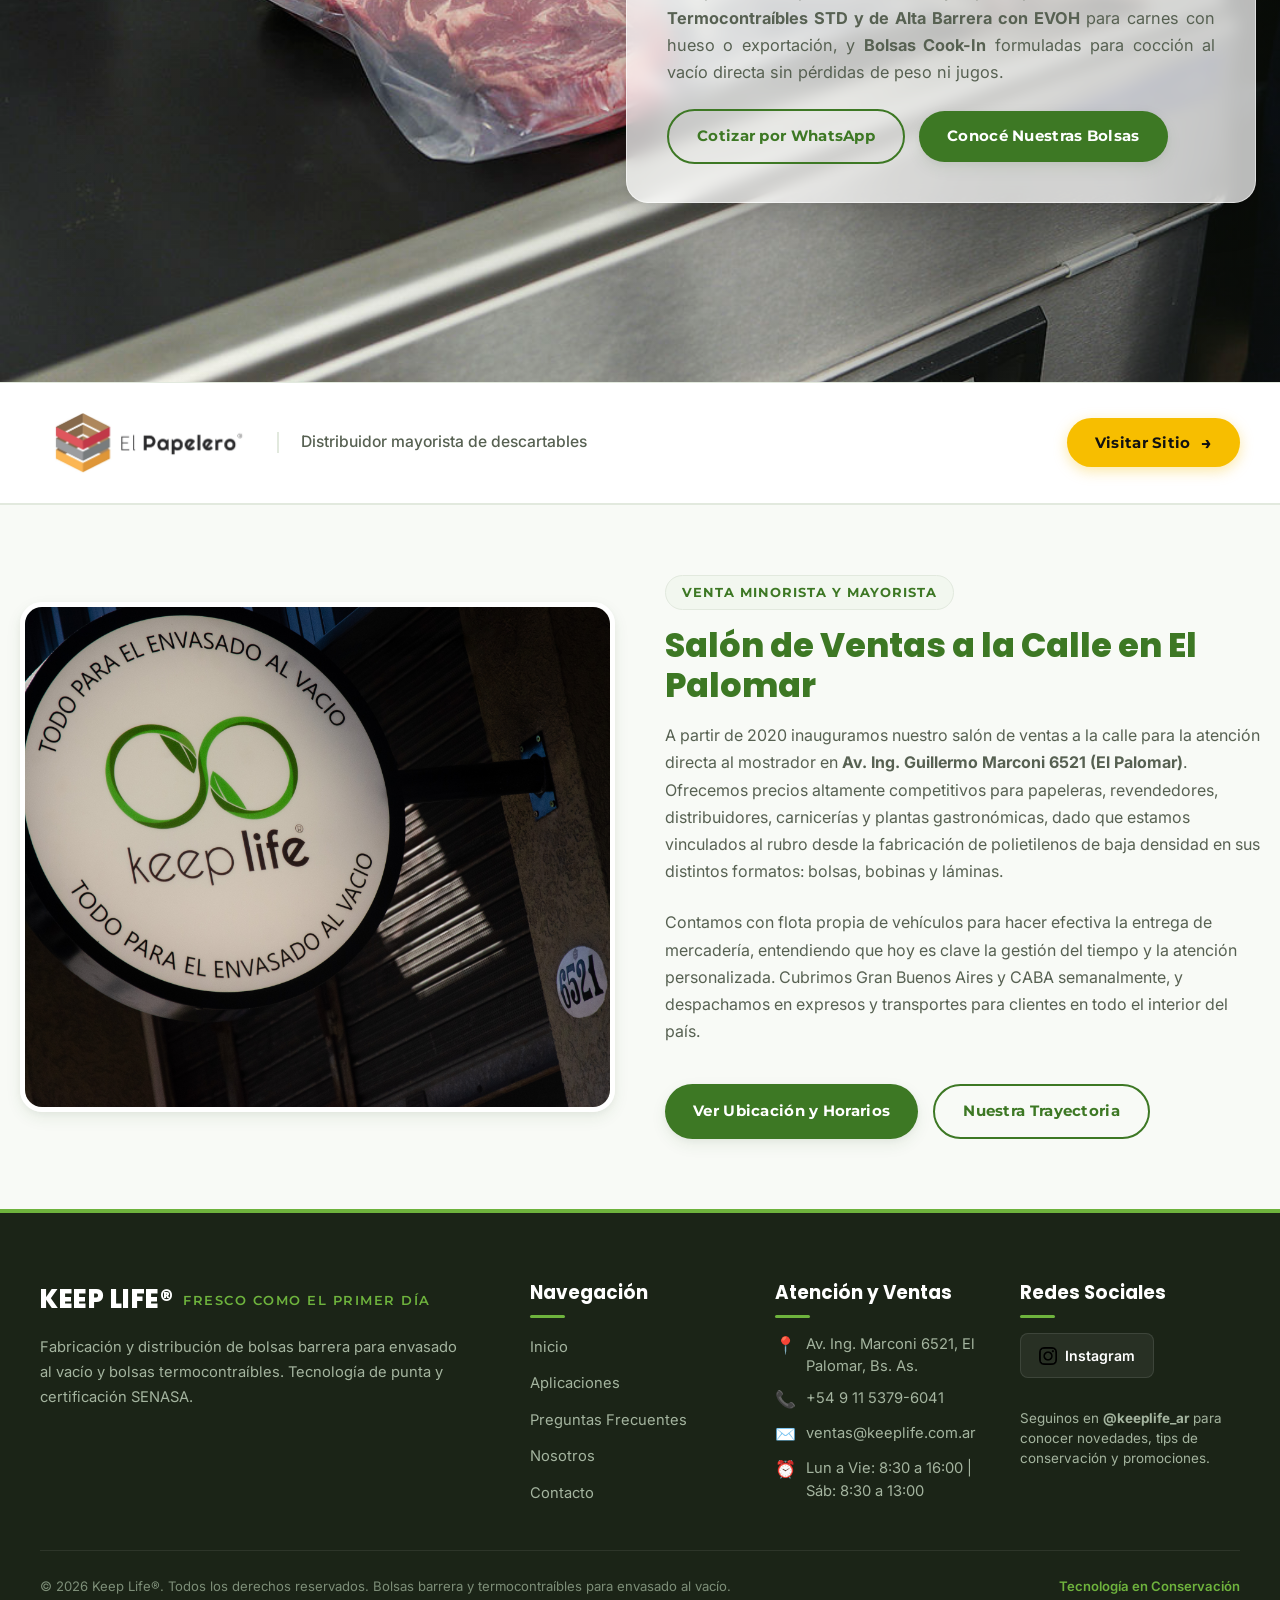
==== commit 5cc31323: "SEO 2" ====
--- a/mySite/index.html
+++ b/mySite/index.html
@@ -1,25 +1,44 @@
 <!DOCTYPE html>
-<html lang="es">
+<html lang="es-AR">
 
 <head>
     <meta charset="UTF-8">
     <meta name="viewport" content="width=device-width, initial-scale=1.0">
 
-    <!-- SEO -->
-    <title>Keep Life® - Bolsas Barrera para Envasado al Vacío</title>
-    <meta name="description" content="Keep Life: Fabricación y distribución de bolsas barrera para envasado al vacío. Bolsas lisas para envasadoras a campana, rollos gofrados de 15 metros, sous-vide y autoclave. Calidad certificada SENASA, flota propia de distribución y venta mayorista/minorista.">
-    <meta name="keywords" content="bolsas para vacio, bolsas barrera, bolsas gofradas, rollos gofrados 15 metros, bolsas lisas vacio, envasado al vacio, sous vide, autoclave, bolsas para alimentos, bolsas senasa, envasadora al vacio, envasadoras a campana, keep life, el palomar">
+    <!-- SEO y Posicionamiento en Google Argentina -->
+    <title>Bolsas para Envasado al Vacío y Termocontraíbles | Keep Life</title>
+    <meta name="description" content="Fabricante de bolsas para envasado al vacío y termocontraíbles. Rollos gofrados de 15m, bolsas lisas y cook-in. Aprobación SENASA. Envíos a todo el país. ¡Cotizá!">
+    <meta name="keywords" content="bolsas para vacio, bolsas termocontraibles, bolsas barrera, rollos gofrados 15 metros, bolsas lisas vacio, bolsas cook in, envasado al vacio argentina, bolsas senasa, sous vide, envasadoras a campana, keep life">
     <meta name="author" content="Keep Life">
 
-    <!-- Open Graph (Redes Sociales) -->
-    <meta property="og:title" content="Keep Life® - Fresco como el primer día">
-    <meta property="og:description" content="Soluciones integrales en bolsas barrera para envasado al vacío. Mayor frescura, alta barrera y máxima transparencia.">
-    <meta property="og:image" content="assets/img/KEEP LIFE-banner2.jpg">
+    <!-- Directivas de Indexación y Robots -->
+    <meta name="robots" content="index, follow, max-image-preview:large, max-snippet:-1, max-video-preview:-1">
+
+    <!-- Canonical URL Absoluta -->
+    <link rel="canonical" href="https://www.keeplife.com.ar/">
+
+    <!-- Open Graph (Redes Sociales y WhatsApp) -->
+    <meta property="og:locale" content="es_AR">
     <meta property="og:type" content="website">
-    <meta property="og:locale" content="es_AR">
-
-    <!-- Favicon -->
-    <link rel="icon" type="image/png" href="assets/img/keepLife_icon_clean.png">
+    <meta property="og:site_name" content="Keep Life">
+    <meta property="og:title" content="Bolsas para Envasado al Vacío y Termocontraíbles | Keep Life">
+    <meta property="og:description" content="Fabricante de bolsas para envasado al vacío y termocontraíbles en Argentina. Bolsas lisas, rollos gofrados de 15m y cook-in con certificación SENASA.">
+    <meta property="og:url" content="https://www.keeplife.com.ar/">
+    <meta property="og:image" content="https://www.keeplife.com.ar/assets/img/KEEP%20LIFE-banner2.jpg">
+    <meta property="og:image:width" content="1200">
+    <meta property="og:image:height" content="630">
+    <meta property="og:image:alt" content="Keep Life - Bolsas para Envasado al Vacío y Termocontraíbles en Argentina">
+
+    <!-- Twitter Cards -->
+    <meta name="twitter:card" content="summary_large_image">
+    <meta name="twitter:title" content="Bolsas para Envasado al Vacío y Termocontraíbles | Keep Life">
+    <meta name="twitter:description" content="Fabricante de bolsas para envasado al vacío y termocontraíbles en Argentina. Bolsas lisas, rollos gofrados de 15m y cook-in con certificación SENASA.">
+    <meta name="twitter:image" content="https://www.keeplife.com.ar/assets/img/KEEP%20LIFE-banner2.jpg">
+
+    <!-- Favicon y Theme Color -->
+    <link rel="icon" type="image/png" href="assets/icons/keepLife-solo-logo.png">
+    <link rel="apple-touch-icon" href="assets/icons/keepLife-solo-logo.png">
+    <meta name="theme-color" content="#3d7824">
 
     <!-- Hojas de Estilo CSS Vanilla -->
     <link rel="stylesheet" href="styles/style.css">
@@ -31,6 +50,114 @@
     <link rel="preconnect" href="https://fonts.googleapis.com">
     <link rel="preconnect" href="https://fonts.gstatic.com" crossorigin>
     <link href="https://fonts.googleapis.com/css2?family=Inter:wght@300;400;500;600;700&family=Montserrat:wght@400;600;700;800&family=Poppins:wght@500;600;700;800&display=swap" rel="stylesheet">
+
+    <!-- Schema.org JSON-LD: Organization, LocalBusiness y WebSite -->
+    <script type="application/ld+json">
+    {
+      "@context": "https://schema.org",
+      "@graph": [
+        {
+          "@type": ["Organization", "LocalBusiness"],
+          "@id": "https://www.keeplife.com.ar/#organization",
+          "name": "Keep Life",
+          "url": "https://www.keeplife.com.ar",
+          "logo": "https://www.keeplife.com.ar/assets/icons/keepLife-solo-logo.png",
+          "image": [
+            "https://www.keeplife.com.ar/assets/img/KEEP%20LIFE-banner2.jpg",
+            "https://www.keeplife.com.ar/assets/img/cartel-calle-keep.jpg",
+            "https://www.keeplife.com.ar/assets/img/Local-dentro.jpg"
+          ],
+          "description": "Fabricación y distribución de bolsas barrera para envasado al vacío, bolsas termocontraíbles STD, de alta barrera y rollos gofrados de 15 metros con certificación SENASA.",
+          "telephone": "+54 9 11 5379-6041",
+          "email": "ventas@keeplife.com.ar",
+          "address": {
+            "@type": "PostalAddress",
+            "streetAddress": "Av. Ing. Guillermo Marconi 6521",
+            "addressLocality": "El Palomar",
+            "addressRegion": "Provincia de Buenos Aires",
+            "postalCode": "B1684",
+            "addressCountry": "AR"
+          },
+          "geo": {
+            "@type": "GeoCoordinates",
+            "latitude": -34.6151433,
+            "longitude": -58.5779036
+          },
+          "openingHoursSpecification": [
+            {
+              "@type": "OpeningHoursSpecification",
+              "dayOfWeek": ["Monday", "Tuesday", "Wednesday", "Thursday", "Friday"],
+              "opens": "08:30",
+              "closes": "16:00"
+            },
+            {
+              "@type": "OpeningHoursSpecification",
+              "dayOfWeek": ["Saturday"],
+              "opens": "08:30",
+              "closes": "13:00"
+            }
+          ],
+          "areaServed": {
+            "@type": "Country",
+            "name": "Argentina"
+          },
+          "sameAs": [
+            "https://www.instagram.com/keeplife_ar/",
+            "https://wa.me/5491153796041"
+          ],
+          "priceRange": "$$"
+        },
+        {
+          "@type": "WebSite",
+          "@id": "https://www.keeplife.com.ar/#website",
+          "url": "https://www.keeplife.com.ar/",
+          "name": "Keep Life - Envases Flexibles y Bolsas para Vacío",
+          "publisher": {
+            "@id": "https://www.keeplife.com.ar/#organization"
+          },
+          "inLanguage": "es-AR"
+        },
+        {
+          "@type": "ItemList",
+          "name": "Principales Líneas de Envasado al Vacío Keep Life",
+          "itemListElement": [
+            {
+              "@type": "Product",
+              "position": 1,
+              "name": "Bolsas Termocontraíbles (STD, Media Barrera, Alta Barrera y Cook-In)",
+              "description": "Bolsas termo-ajustables con EVOH y alta barrera al oxígeno para carnes con hueso, quesos y cocción al vacío.",
+              "brand": { "@type": "Brand", "name": "Keep Life" },
+              "url": "https://www.keeplife.com.ar/aplicaciones.html#bolsas-termocontraibles"
+            },
+            {
+              "@type": "Product",
+              "position": 2,
+              "name": "Bolsas Barrera Lisas para Vacío (60 a 120 micrones)",
+              "description": "Bolsas lisas para envasadoras a campana con boca de labio abierto adrede. Tipo A (Sous-Vide 80°C) y Tipo B (Autoclave +120°C).",
+              "brand": { "@type": "Brand", "name": "Keep Life" },
+              "url": "https://www.keeplife.com.ar/aplicaciones.html#carnes-pescados"
+            },
+            {
+              "@type": "Product",
+              "position": 3,
+              "name": "Rollos Gofrados para Envasado al Vacío (15 Metros)",
+              "description": "Rollos estriados universales de 15m continuos en anchos de 15, 20, 25 y 30 cm con 90 a 100 micrones de espesor.",
+              "brand": { "@type": "Brand", "name": "Keep Life" },
+              "url": "https://www.keeplife.com.ar/aplicaciones.html#gofradas"
+            },
+            {
+              "@type": "Product",
+              "position": 4,
+              "name": "Bolsas para Vacío Personalizadas con Impresión Flexográfica",
+              "description": "Impresión de alta calidad en 2 a 4 colores en ambas caras para posicionar imagen corporativa y datos nutricionales.",
+              "brand": { "@type": "Brand", "name": "Keep Life" },
+              "url": "https://www.keeplife.com.ar/aplicaciones.html#bolsas-personalizadas"
+            }
+          ]
+        }
+      ]
+    }
+    </script>
 </head>
 
 <body>
@@ -38,9 +165,125 @@
     <!-- CABECERA COMPARTIDA -->
     <div id="header"></div>
 
-    <!-- CONTENIDO PRINCIPAL DE INICIO -->
+    <!-- CONTENIDO PRINCIPAL DE INICIO CON RENDERIZADO SEMÁNTICO INMEDIATO -->
     <main id="content">
-        <div id="home"></div>
+        <div id="home">
+            <!-- SECCIÓN 1: HERO PRINCIPAL (ROLLOS GOFRADOS PARA ENVASADORAS DOMÉSTICAS) -->
+            <section class="hero-section hero-gofrados" aria-label="Bolsas y Rollos Gofrados de 15 Metros para Envasado al Vacío">
+                <div class="hero-container">
+                    <!-- Recuadro de texto a la izquierda sobre la foto a modo de presentación -->
+                    <div class="hero-text-card">
+                        <span class="hero-tag">Bolsas Barrera • Tecnología en Vacío</span>
+                        <h1 class="hero-title">
+                            Bolsas para Envasado al Vacío, Termocontraíbles y Rollos Gofrados
+                        </h1>
+                        <p class="hero-subtitle-text">
+                            Representantes directos de fábrica nacional con tecnología de punta y certificación oficial de <strong>SENASA</strong> para uso y contacto alimenticio. Rollos gofrados exclusivos de <strong>15 metros continuos</strong> en 4 anchos, con espesor premium de 90 a 100 micrones, compatibles con todas las envasadoras domésticas del mercado.
+                        </p>
+                        <div class="hero-actions">
+                            <a href="https://wa.me/5491153796041?text=Hola%20Keep%20Life,%20quisiera%20asesoramiento%20sobre%20rollos%20gofrados."
+                                target="_blank" rel="noopener noreferrer" class="btn btn-secondary">Cotizar por WhatsApp</a>
+                            <a href="aplicaciones.html#gofradas" class="btn btn-primary">Conocer Medidas y Usos</a>
+                        </div>
+                    </div>
+                </div>
+            </section>
+
+            <!-- SECCIÓN 2: CUATRO PILARES CLAVE DE VALOR -->
+            <section class="features-bar" aria-label="Pilares y Servicios Keep Life">
+                <div class="feature-card">
+                    <div class="feature-icon-wrap">🤝</div>
+                    <h3 class="feature-title">SERVICIO Y CALIDAD</h3>
+                    <p class="feature-desc">
+                        Atención personalizada, alta plasticidad para evitar quemaduras por frío y aprobación SENASA.
+                    </p>
+                </div>
+
+                <div class="feature-card">
+                    <div class="feature-icon-wrap">🚚</div>
+                    <h3 class="feature-title">REPARTO Y DISTRIBUCIÓN</h3>
+                    <p class="feature-desc">
+                        Flota propia para entregas semanales en Gran Buenos Aires y CABA. Despachos a expresos para el interior del país.
+                    </p>
+                </div>
+
+                <div class="feature-card">
+                    <div class="feature-icon-wrap">✨</div>
+                    <h3 class="feature-title">ALTA TRANSPARENCIA</h3>
+                    <p class="feature-desc">
+                        Film multicapa coextruido con poliamida, PE y EVOH de soldadura ultra resistente (&lt;1% O₂ residual).
+                    </p>
+                </div>
+
+                <div class="feature-card">
+                    <div class="feature-icon-wrap">🎨</div>
+                    <h3 class="feature-title">FLEXOGRAFÍA Y MARCA</h3>
+                    <p class="feature-desc">
+                        Impresión personalizada en 2 a 4 colores en ambas caras para posicionar tu producto en góndola.
+                    </p>
+                </div>
+            </section>
+
+            <!-- SECCIÓN 3: BOLSAS PROFESIONALES E INDUSTRIALES (TERMOCONTRAÍBLES Y LISAS DE CAMPANA) -->
+            <section class="hero-section hero-lisas" aria-label="Línea Profesional de Bolsas Lisas y Termocontraíbles">
+                <div class="hero-container hero-container-right">
+                    <!-- Recuadro de texto a la derecha sobre la foto -->
+                    <div class="hero-text-card">
+                        <span class="hero-tag">Uso Profesional, Frigorífico e Industrial</span>
+                        <h2 class="hero-title">
+                            Bolsas Termocontraíbles y Lisas para Campana
+                        </h2>
+                        <p class="hero-subtitle-text">
+                            Soluciones integrales de envasado al vacío para envasadoras a campana y líneas de termo-contracción. Nuestra gama incluye <strong>Bolsas Lisas Multicapa STD</strong> con boca de labio abierto adrede para fácil manipulación (Tipo A hasta 80°C y Tipo B para autoclave +120°C), <strong>Termocontraíbles STD y de Alta Barrera con EVOH</strong> para carnes con hueso o exportación, y <strong>Bolsas Cook-In</strong> formuladas para cocción al vacío directa sin pérdidas de peso ni jugos.
+                        </p>
+                        <div class="hero-actions">
+                            <a href="https://wa.me/5491153796041?text=Hola%20Keep%20Life,%20quisiera%20cotizar%20bolsas%20profesionales%20para%20envasado%20al%20vac%C3%ADo."
+                                target="_blank" rel="noopener noreferrer" class="btn btn-secondary">Cotizar por WhatsApp</a>
+                            <a href="aplicaciones.html" class="btn btn-primary">Conocé Nuestras Bolsas</a>
+                        </div>
+                    </div>
+                </div>
+            </section>
+
+            <!-- SECCIÓN 4: BANNER DISTRIBUCIÓN EL PAPELERO -->
+            <section class="papelero-banner-section" aria-label="El Papelero - Distribuidor mayorista de descartables">
+                <div class="papelero-banner">
+                    <div class="papelero-brand">
+                        <img src="assets/img/logo-papelero.jpg" alt="Logo de El Papelero - Distribuidor Mayorista de Descartables y Packaging"
+                            class="papelero-logo" loading="lazy" decoding="async">
+                        <span class="papelero-tagline">Distribuidor mayorista de descartables</span>
+                    </div>
+                    <a href="https://www.elpapelero.com.ar" target="_blank" rel="noopener noreferrer" class="btn btn-papelero"
+                        id="btn-visitar-papelero">
+                        Visitar Sitio
+                        <span class="btn-papelero-arrow" aria-hidden="true">→</span>
+                    </a>
+                </div>
+            </section>
+
+            <!-- SECCIÓN 5: MOSTRADOR, ATENCIÓN AL PÚBLICO Y RUBROS -->
+            <section class="storefront-banner-section" aria-label="Salón de ventas a la calle y distribución mayorista">
+                <div class="storefront-grid">
+                    <div class="storefront-image-wrap">
+                        <img src="assets/img/cartel-calle-keep.jpg" alt="Fachada exterior del salón de ventas Keep Life en El Palomar Marconi 6521" loading="lazy" decoding="async">
+                    </div>
+                    <div class="storefront-text-wrap">
+                        <span class="badge">Venta Minorista y Mayorista</span>
+                        <h3>Salón de Ventas a la Calle en El Palomar</h3>
+                        <p>
+                            A partir de 2020 inauguramos nuestro salón de ventas a la calle para la atención directa al mostrador en <strong>Av. Ing. Guillermo Marconi 6521 (El Palomar)</strong>. Ofrecemos precios altamente competitivos para papeleras, revendedores, distribuidores, carnicerías y plantas gastronómicas, dado que estamos vinculados al rubro desde la fabricación de polietilenos de baja densidad en sus distintos formatos: bolsas, bobinas y láminas.
+                        </p>
+                        <p>
+                            Contamos con flota propia de vehículos para hacer efectiva la entrega de mercadería, entendiendo que hoy es clave la gestión del tiempo y la atención personalizada. Cubrimos Gran Buenos Aires y CABA semanalmente, y despachamos en expresos y transportes para clientes en todo el interior del país.
+                        </p>
+                        <div style="display: flex; gap: 15px; flex-wrap: wrap; margin-top: 15px;">
+                            <a href="contacto.html" class="btn btn-primary">Ver Ubicación y Horarios</a>
+                            <a href="nosotros.html" class="btn btn-secondary">Nuestra Trayectoria</a>
+                        </div>
+                    </div>
+                </div>
+            </section>
+        </div>
     </main>
 
     <!-- PIE DE PÁGINA COMPARTIDO -->
--- a/mySite/styles/style.css
+++ b/mySite/styles/style.css
@@ -235,4 +235,59 @@
     .section-title-container .section-subtitle {
         font-size: 1rem;
     }
-}
+
+    .breadcrumb-list {
+        padding: 0 16px;
+        font-size: 0.8rem;
+    }
+}
+
+/* --- BREADCRUMBS SEMÁNTICOS (SEO Y NAVEGABILIDAD) --- */
+.breadcrumb-nav {
+    width: 100%;
+    background-color:  var(--color-fondo-suave);
+    border-bottom: 1px solid var(--color-borde);
+    padding: 7px 0;
+}
+
+.breadcrumb-list {
+    max-width: 1360px;
+    margin: 0 auto;
+    padding: 0 24px;
+    display: flex;
+    flex-wrap: wrap;
+    align-items: center;
+    gap: 6px;
+    list-style: none;
+    font-size: 0.83rem;
+    color: var(--color-texto-muted);
+}
+
+.breadcrumb-item {
+    display: inline-flex;
+    align-items: center;
+}
+
+.breadcrumb-item a {
+    color: var(--color-texto-suave);
+    transition: var(--transition-fast);
+    text-decoration: none;
+}
+
+.breadcrumb-item a:hover {
+    color: var(--color-primario);
+    text-decoration: underline;
+}
+
+.breadcrumb-item.active {
+    color: var(--color-primario);
+    font-weight: 600;
+}
+
+.breadcrumb-separator {
+    margin: 0 4px;
+    color: var(--color-texto-muted);
+    font-size: 0.8rem;
+    user-select: none;
+}
+
--- a/mySite/styles/header.css
+++ b/mySite/styles/header.css
@@ -4,25 +4,40 @@
    ========================================================================== */
 
 #header {
+    display: contents;
+}
+
+/* Header de Navegación Sticky (sigue al usuario al hacer scroll) */
+.header-nav {
     background: var(--color-blanco);
     position: sticky;
     top: 0;
     z-index: 1000;
     box-shadow: var(--shadow-sm);
     width: 100%;
-    transition: var(--transition-normal);
     border-bottom: 1px solid var(--color-borde);
+    transition: box-shadow var(--transition-normal);
+}
+
+.header-nav.scrolled {
+    box-shadow: var(--shadow-md);
 }
 
 .header-content {
     display: grid;
     grid-template-columns: 1fr auto 1fr;
     align-items: center;
-    padding: 10px 20px;
+    padding: 18px 20px; /* Aumentado 5px de alto cuando está arriba de todo */
     width: 100%;
     max-width: 1200px;
     margin: 0 auto;
     box-sizing: border-box;
+    transition: padding var(--transition-normal);
+}
+
+/* Reducción de los 5px aumentados al bajar la barra / scrollear */
+.header-nav.scrolled .header-content {
+    padding: 10px 20px;
 }
 
 /* Logotipo */
@@ -62,8 +77,8 @@
     image-rendering: -webkit-optimize-contrast;
 }
 
-.logo-link:hover .logo-header-icon {
-    transform: scale(1.03);
+.logo-link:hover .logo-header-icon  {
+    transform: scale(1.1);
 }
 
 /* Menú de Navegación */
@@ -164,7 +179,7 @@
     transform: scale(1.12);
 }
 
-/* --- BARRA DE HORARIOS (SUPERIOR / INFERIOR DEL HEADER) --- */
+/* --- BARRA DE HORARIOS (ESTÁTICA, EN LA PARTE SUPERIOR DEL SITIO) --- */
 .header-horarios-bar {
     background-color: var(--color-fondo-oscuro);
     width: 100%;
@@ -177,6 +192,8 @@
     font-size: 0.82rem;
     color: rgba(255, 255, 255, 0.95);
     letter-spacing: 0.5px;
+    position: static; /* Barra completamente estática: no sigue al usuario ni tiene transiciones */
+    box-sizing: border-box;
 }
 
 .horarios-text {
@@ -235,16 +252,20 @@
 
 /* --- RESPONSIVIDAD DEL HEADER --- */
 @media (max-width: 992px) {
-    #header {
-        position: relative;
-        top: auto;
+    .header-nav {
+        position: sticky;
+        top: 0;
     }
 
     .header-content {
         flex-direction: row;
         justify-content: space-between;
         align-items: center;
-        padding: 12px 20px;
+        padding: 14.5px 20px; /* Aumentado ~5px inicial en móviles */
+    }
+
+    .header-nav.scrolled .header-content {
+        padding: 12px 20px; /* Se achica 5px al scrollear en móviles */
     }
 
     .logo-header-icon {
--- a/mySite/styles/footer.css
+++ b/mySite/styles/footer.css
@@ -19,7 +19,7 @@
     margin: 0 auto;
     display: grid;
     grid-template-columns: repeat(auto-fit, minmax(220px, 1fr));
-    gap: 40px;
+    gap: 25px;
     padding-bottom: 45px;
     border-bottom: 1px solid rgba(255, 255, 255, 0.08);
 }
@@ -120,7 +120,23 @@
     line-height: 1.5;
 }
 
-.footer-contact-info li span.icon {
+.footer-contact-info li a.contact-link,
+.footer-contact-info li a {
+    color: #a4b49f;
+    text-decoration: none;
+    display: inline-flex;
+    align-items: flex-start;
+    gap: 10px;
+    transition: var(--transition-fast);
+}
+
+.footer-contact-info li a.contact-link:hover,
+.footer-contact-info li a:hover {
+    color: var(--color-secundario);
+    transform: translateX(4px);
+}
+
+.footer-contact-info .icon {
     flex-shrink: 0;
     font-size: 1.05rem;
 }
--- a/mySite/styles/home.css
+++ b/mySite/styles/home.css
@@ -26,45 +26,56 @@
     line-height: 1.6;
 }
 
-/* --- SECCIÓN 1: HERO / BANNER PRINCIPAL --- */
-.hero-section {
-    width: 100%;
-    background: linear-gradient(135deg, #f2f8ee 0%, #e8f3e3 50%, #f6faf3 100%);
-    padding: 75px 20px 85px;
+/* --- SECCIÓN 1: HERO / BANNER PRINCIPAL (ROLLOS GOFRADOS) --- */
+.hero-section.hero-gofrados {
+    width: 100%;
+    min-height: 900px;
+    background-image: url('../assets/img/gofrados-keep.jpg');
+    background-size: cover;
+    background-position: center right;
+    background-repeat: no-repeat;
     position: relative;
+    padding: 95px 24px 175px 24px;
+    display: flex;
+    align-items: center;
+    border-bottom: none;
     overflow: hidden;
-    border-bottom: 1px solid var(--color-borde);
-}
-
-.hero-section::before {
+}
+
+.hero-section.hero-gofrados::before {
     content: '';
     position: absolute;
-    top: 0;
-    right: 0;
-    width: 450px;
-    height: 450px;
-    background: radial-gradient(circle, rgba(110, 179, 61, 0.15) 0%, transparent 70%);
+    inset: 0;
+    background: linear-gradient(90deg, rgba(20, 26, 17, 0.45) 0%, rgba(20, 26, 17, 0.15) 50%, rgba(255, 255, 255, 0) 100%);
     pointer-events: none;
-}
-
-.hero-container {
-    max-width: 1200px;
+    z-index: 1;
+}
+
+.hero-gofrados .hero-container {
+    max-width: 1500px;
+    width: 100%;
     margin: 0 auto;
     display: flex;
-    align-items: center;
-    gap: 50px;
+    justify-content: flex-start;
     position: relative;
     z-index: 2;
 }
 
-.hero-text-content {
-    flex: 1.1;
+.hero-text-card {
+    background: rgba(255, 255, 255, 0.72);
+    backdrop-filter: blur(8px);
+    -webkit-backdrop-filter: blur(8px);
+    border-radius: var(--radius-lg);
+    padding: 38px 40px;
+    max-width: 630px;
+    box-shadow: 0 16px 36px rgba(0, 0, 0, 0.16), 0 3px 10px rgba(0, 0, 0, 0.06);
+    border: 1px solid rgba(255, 255, 255, 0.55);
     display: flex;
     flex-direction: column;
     align-items: flex-start;
 }
 
-.hero-tag {
+.hero-text-card .hero-tag {
     background-color: var(--color-secundario);
     color: var(--color-blanco);
     padding: 6px 16px;
@@ -73,129 +84,98 @@
     border-radius: var(--radius-full);
     text-transform: uppercase;
     letter-spacing: 1.2px;
-    margin-bottom: 18px;
+    margin-bottom: 16px;
     box-shadow: 0 2px 8px rgba(110, 179, 61, 0.3);
     font-family: var(--font-header-menu);
 }
 
-.hero-title {
-    font-size: 3.2rem;
+.hero-text-card .hero-title {
+    font-size: 2.35rem;
     font-family: var(--font-titulos);
     color: var(--color-primario);
-    line-height: 1.15;
+    line-height: 1.2;
     font-weight: 800;
-    margin-bottom: 20px;
+    margin-bottom: 14px;
     letter-spacing: -0.5px;
 }
 
-.hero-title .title-accent {
-    color: var(--color-texto);
-    display: block;
-    font-size: 2.1rem;
-    font-weight: 700;
-    letter-spacing: 0.5px;
-    margin-top: 4px;
-}
-
-.hero-subtitle-text {
-    font-size: 1.15rem;
+.hero-text-card .hero-subtitle-text {
+    font-size: 1.02rem;
     color: var(--color-texto-suave);
-    line-height: 1.7;
-    margin-bottom: 35px;
-    max-width: 560px;
-}
-
-.hero-actions {
-    display: flex;
-    gap: 15px;
+    line-height: 1.65;
+    margin-bottom: 24px;
+    text-align: justify;
+}
+
+.hero-text-card .hero-actions {
+    display: flex;
+    gap: 14px;
     flex-wrap: wrap;
     align-items: center;
-}
-
-.hero-image-content {
-    flex: 1;
-    display: flex;
-    justify-content: center;
-    position: relative;
-}
-
-.hero-img-card {
-    position: relative;
-    border-radius: var(--radius-lg);
-    overflow: hidden;
-    box-shadow: var(--shadow-lg);
-    border: 5px solid var(--color-blanco);
-    max-width: 500px;
-    width: 100%;
-}
-
-.hero-img {
-    width: 100%;
-    height: 390px;
-    object-fit: cover;
-    display: block;
-    transition: transform var(--transition-slow);
-}
-
-.hero-img-card:hover .hero-img {
-    transform: scale(1.03);
-}
-
-.hero-floating-badge {
-    position: absolute;
-    bottom: 20px;
-    left: 20px;
-    background: rgba(255, 255, 255, 0.95);
-    backdrop-filter: blur(8px);
-    -webkit-backdrop-filter: blur(8px);
-    padding: 12px 18px;
-    border-radius: var(--radius-md);
-    box-shadow: var(--shadow-md);
-    display: flex;
-    align-items: center;
-    gap: 12px;
-    border: 1px solid var(--color-borde);
-}
-
-.hero-badge-icon {
-    font-size: 1.8rem;
-}
-
-.hero-badge-text strong {
-    display: block;
-    font-size: 0.92rem;
-    color: var(--color-primario);
-    font-family: var(--font-titulos);
-}
-
-.hero-badge-text span {
-    font-size: 0.78rem;
-    color: var(--color-texto-suave);
+    width: 100%;
 }
 
 /* --- SECCIÓN 2: PILARES Y CARACTERÍSTICAS (FEATURE CARDS) --- */
 .features-bar {
     display: grid;
-    grid-template-columns: repeat(auto-fit, minmax(280px, 1fr));
-    gap: 28px;
-    max-width: 1200px;
-    margin: -45px auto 65px auto;
+    grid-template-columns: repeat(4, 1fr);
+    gap: 18px;
+    max-width: 1280px;
+    margin: -135px auto -145px auto;
     padding: 0 20px;
     position: relative;
     z-index: 10;
+    align-items: stretch;
+}
+
+/* --- SECCIÓN 3: HERO BOLSAS LISAS MULTICAPA (RECUADRO A LA DERECHA) --- */
+.hero-section.hero-lisas {
+    width: 100%;
+    min-height: 950px;
+    background-image: url('../assets/img/Vacuum_Packaging_Machine.jpg');
+    background-size: cover;
+    background-position: center left;
+    background-repeat: no-repeat;
+    position: relative;
+    padding: 175px 24px 80px 24px;
+    display: flex;
+    align-items: center;
+    border-bottom: none;
+    overflow: hidden;
+}
+
+.hero-section.hero-lisas::before {
+    content: '';
+    position: absolute;
+    inset: 0;
+    background: linear-gradient(270deg, rgba(20, 26, 17, 0.45) 0%, rgba(20, 26, 17, 0.15) 50%, rgba(255, 255, 255, 0) 100%);
+    pointer-events: none;
+    z-index: 1;
+}
+
+.hero-lisas .hero-container-right {
+    max-width: 1500px;
+    width: 100%;
+    margin: 0 auto;
+    display: flex;
+    justify-content: flex-end;
+    position: relative;
+    z-index: 2;
 }
 
 .feature-card {
     background-color: var(--color-blanco);
-    padding: 35px 28px;
+    padding: 28px 20px;
     border-radius: var(--radius-md);
-    box-shadow: var(--shadow-md);
+    box-shadow: 0 10px 25px rgba(0, 0, 0, 0.12), 0 3px 8px rgba(0, 0, 0, 0.06);
     text-align: center;
     border-bottom: 4px solid var(--color-secundario);
     border-top: 1px solid var(--color-borde);
     border-left: 1px solid var(--color-borde);
     border-right: 1px solid var(--color-borde);
     transition: var(--transition-normal);
+    display: flex;
+    flex-direction: column;
 }
 
 .feature-card:hover {
@@ -348,7 +328,87 @@
     text-align: center;
 }
 
-/* --- SECCIÓN 4: DIFERENCIALES TÉCNICOS --- */
+/* --- SECCIÓN 4: BANNER PAPELERA (EL PAPELERO) --- */
+.papelero-banner-section {
+    width: 100%;
+    background-color: var(--color-blanco);
+    border-top: 1px solid var(--color-borde);
+    border-bottom: 1px solid var(--color-borde);
+    padding: 30px 20px;
+    overflow: hidden;
+}
+
+.papelero-banner {
+    max-width: 1200px;
+    width: 100%;
+    margin: 0 auto;
+    display: flex;
+    align-items: center;
+    justify-content: space-between;
+    gap: 24px;
+}
+
+.papelero-brand {
+    display: flex;
+    align-items: center;
+    gap: 22px;
+}
+
+.papelero-logo {
+    height: 60px;
+    width: auto;
+    max-width: 250px;
+    object-fit: contain;
+    display: block;
+}
+
+.papelero-tagline {
+    font-size: 0.98rem;
+    color: var(--color-texto-suave);
+    font-weight: 500;
+    padding-left: 22px;
+    border-left: 2px solid var(--color-borde);
+    line-height: 1.3;
+}
+
+/* Botón institucional El Papelero: Amarillo con texto negro */
+.btn-papelero {
+    background-color: #f7be00;
+    color: #111111;
+    font-weight: 700;
+    font-size: 0.95rem;
+    padding: 12px 28px;
+    border-radius: var(--radius-full);
+    display: inline-flex;
+    align-items: center;
+    gap: 10px;
+    box-shadow: 0 4px 14px rgba(247, 190, 0, 0.35);
+    border: none;
+    transition: var(--transition-normal);
+    white-space: nowrap;
+    text-decoration: none;
+    font-family: var(--font-header-menu);
+}
+
+.btn-papelero:hover {
+    background-color: #e5af00;
+    color: #000000;
+    transform: translateY(-2px);
+    box-shadow: 0 8px 22px rgba(247, 190, 0, 0.48);
+}
+
+.btn-papelero .btn-papelero-arrow {
+    display: inline-block;
+    font-size: 1.1rem;
+    line-height: 1;
+    transition: transform var(--transition-normal);
+}
+
+.btn-papelero:hover .btn-papelero-arrow {
+    transform: translateX(4px);
+}
+
+/* --- SECCIÓN 4 (LEGACY): DIFERENCIALES TÉCNICOS --- */
 .diferenciales-section {
     background-color: var(--color-primario-suave);
     padding: 80px 20px;
@@ -482,7 +542,7 @@
 }
 
 .storefront-grid {
-    max-width: 1200px;
+    max-width: 1450px;
     margin: 0 auto;
     display: grid;
     grid-template-columns: 1fr 1fr;
@@ -499,7 +559,7 @@
 
 .storefront-image-wrap img {
     width: 100%;
-    height: 360px;
+    height: 500px;
     object-fit: cover;
     display: block;
 }
@@ -528,31 +588,35 @@
 
 /* RESPONSIVIDAD */
 @media (max-width: 992px) {
-    .hero-container {
-        flex-direction: column;
-        text-align: center;
-        gap: 35px;
-    }
-
-    .hero-text-content {
-        align-items: center;
-    }
-
-    .hero-title {
-        font-size: 2.6rem;
-    }
-
-    .hero-title .title-accent {
-        font-size: 1.8rem;
-    }
-
-    .hero-img {
-        height: 300px;
+    .hero-section.hero-gofrados {
+        min-height: 600px;
+        padding: 60px 20px 130px 20px;
+        background-position: 70% center;
+    }
+
+    .hero-section.hero-lisas {
+        min-height: 600px;
+        padding: 130px 20px 60px 20px;
+        background-position: 30% center;
+    }
+
+    .hero-lisas .hero-container-right {
+        justify-content: center;
+    }
+
+    .hero-text-card {
+        max-width: 480px;
+        padding: 30px 26px;
+    }
+
+    .hero-text-card .hero-title {
+        font-size: 2rem;
     }
 
     .features-bar {
-        margin: -25px auto 45px auto;
-        gap: 20px;
+        grid-template-columns: repeat(2, 1fr);
+        margin: -80px auto -80px auto;
+        gap: 18px;
     }
 
     .storefront-grid {
@@ -563,43 +627,82 @@
     .storefront-image-wrap {
         order: -1;
     }
+
+}
+
+@media (max-width: 768px) {
+    .papelero-banner-section {
+        padding: 22px 16px;
+    }
+
+    .papelero-banner {
+        flex-direction: column;
+        justify-content: center;
+        text-align: center;
+        gap: 14px;
+    }
+
+    .papelero-brand {
+        flex-direction: column;
+        gap: 8px;
+    }
+
+    .papelero-logo {
+        height: 38px;
+        margin: 0 auto;
+    }
+
+    .papelero-tagline {
+        padding-left: 0;
+        border-left: none;
+        font-size: 0.88rem;
+    }
+
+    .btn-papelero {
+        padding: 11px 26px;
+        font-size: 0.9rem;
+    }
 }
 
 @media (max-width: 576px) {
-    .hero-section {
-        padding: 45px 15px 60px;
-    }
-
-    .hero-title {
-        font-size: 2rem;
-    }
-
-    .hero-title .title-accent {
-        font-size: 1.4rem;
-    }
-
-    .hero-subtitle-text {
-        font-size: 0.98rem;
-    }
-
-    .hero-actions {
+    .hero-section.hero-gofrados {
+        min-height: auto;
+        padding: 35px 16px 85px 16px;
+        background-position: 75% center;
+    }
+
+    .hero-section.hero-lisas {
+        min-height: auto;
+        padding: 95px 16px 50px 16px;
+        background-position: 25% center;
+    }
+
+    .hero-text-card {
+        padding: 24px 18px;
+        max-width: 100%;
+    }
+
+    .hero-text-card .hero-title {
+        font-size: 1.7rem;
+    }
+
+    .hero-text-card .hero-subtitle-text {
+        font-size: 0.92rem;
+    }
+
+    .hero-text-card .hero-actions {
+        flex-direction: column;
+        gap: 10px;
         width: 100%;
-        flex-direction: column;
-        gap: 12px;
-    }
-
-    .hero-actions .btn {
+    }
+
+    .hero-text-card .hero-actions .btn {
         width: 100%;
     }
 
-    .hero-img {
-        height: 230px;
-    }
-
-    .hero-floating-badge {
-        bottom: 12px;
-        left: 12px;
-        padding: 8px 12px;
+    .features-bar {
+        grid-template-columns: 1fr;
+        margin: -50px auto -50px auto;
     }
 
     .feature-card {
@@ -609,4 +712,4 @@
     .bag-card-body {
         padding: 25px 20px;
     }
-}
+}
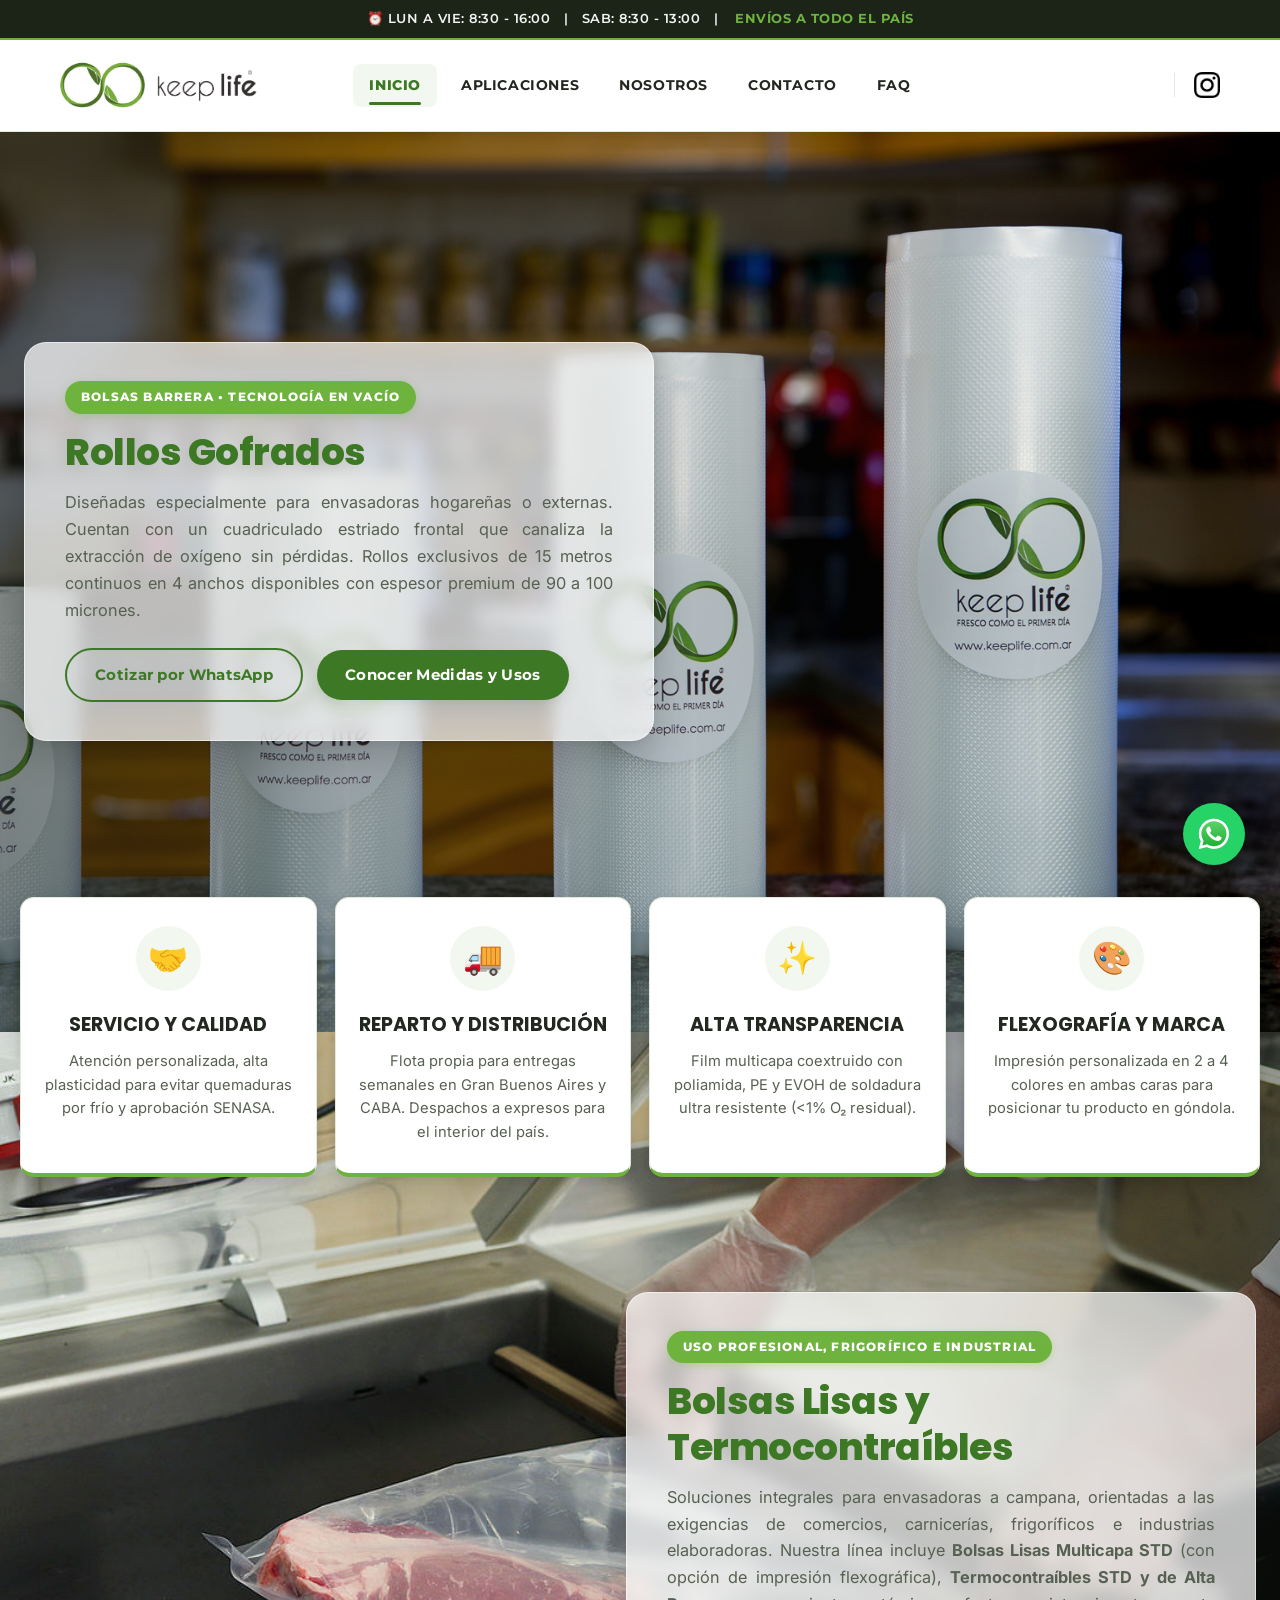
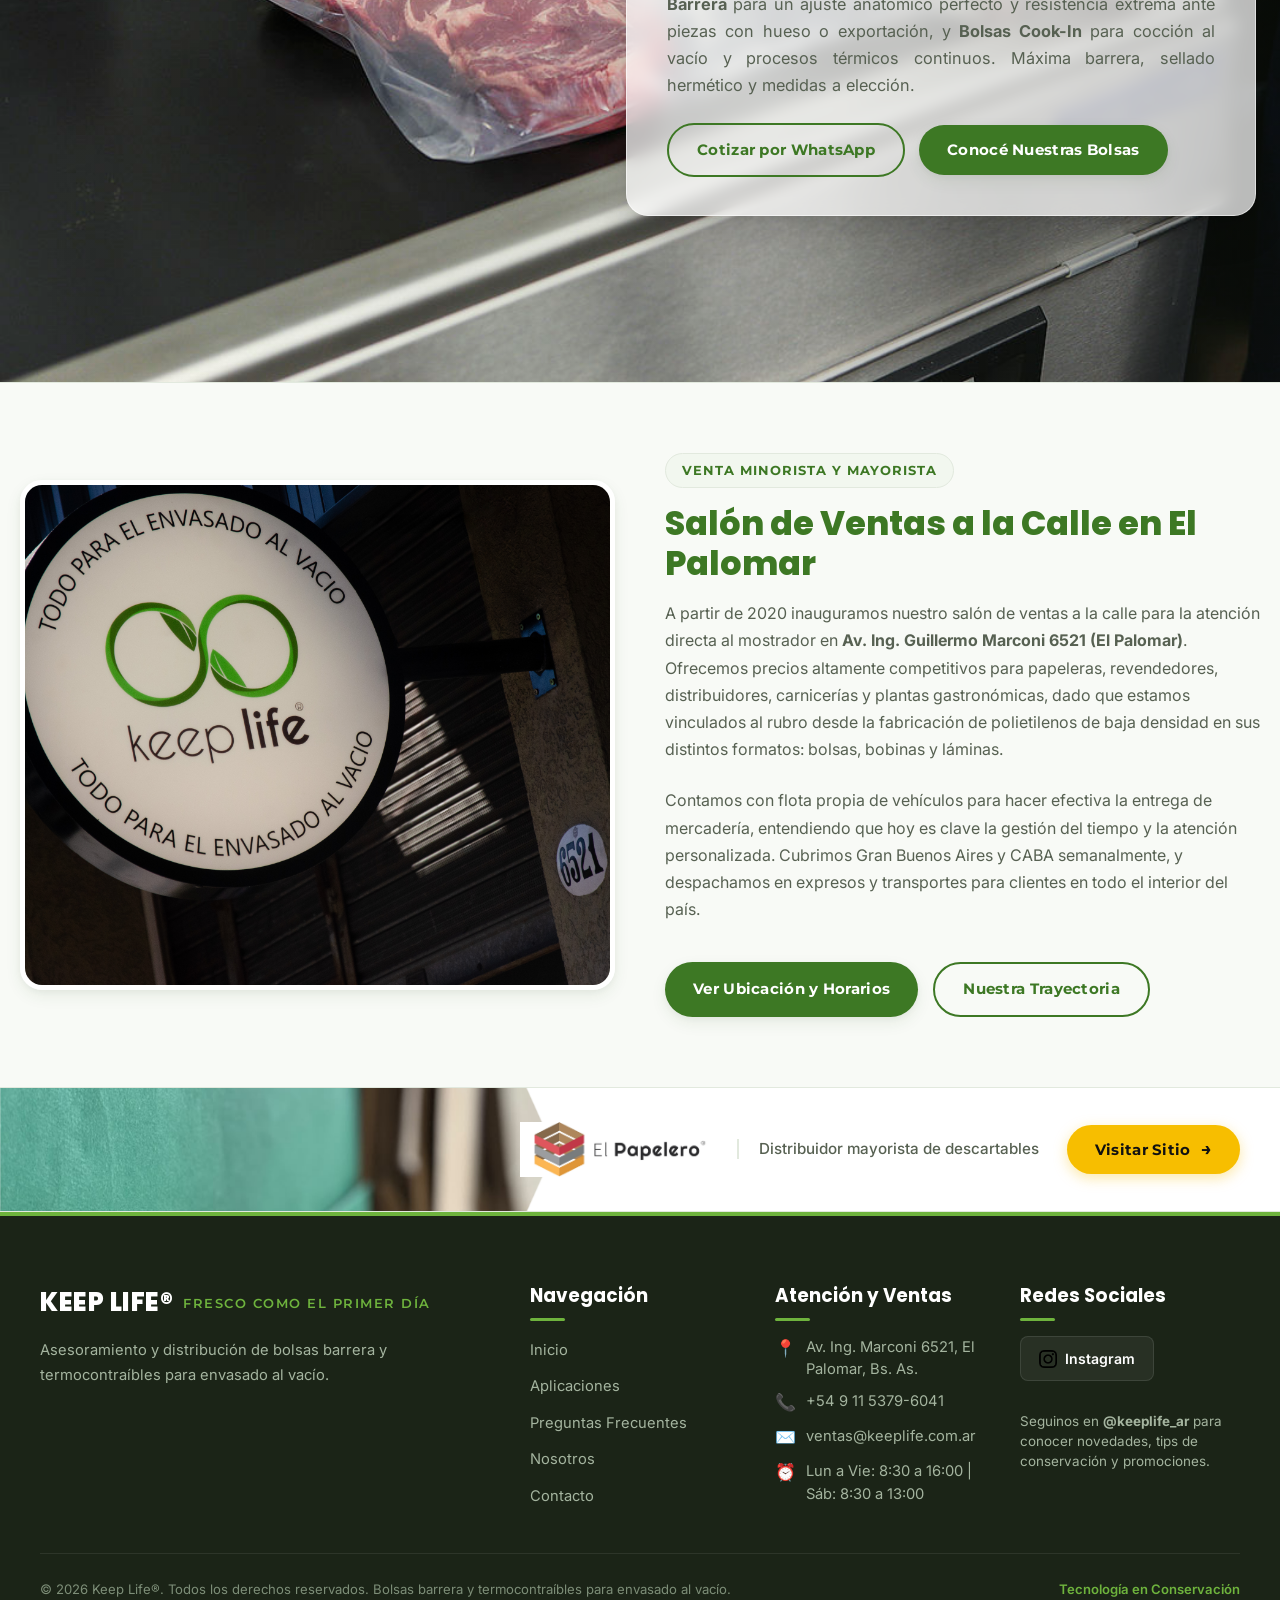
==== commit 66cab469: "seo final 1/2" ====
--- a/mySite/index.html
+++ b/mySite/index.html
@@ -175,10 +175,12 @@
                     <div class="hero-text-card">
                         <span class="hero-tag">Bolsas Barrera • Tecnología en Vacío</span>
                         <h1 class="hero-title">
-                            Bolsas para Envasado al Vacío, Termocontraíbles y Rollos Gofrados
+                            Rollos Gofrados
                         </h1>
                         <p class="hero-subtitle-text">
-                            Representantes directos de fábrica nacional con tecnología de punta y certificación oficial de <strong>SENASA</strong> para uso y contacto alimenticio. Rollos gofrados exclusivos de <strong>15 metros continuos</strong> en 4 anchos, con espesor premium de 90 a 100 micrones, compatibles con todas las envasadoras domésticas del mercado.
+                            Diseñadas especialmente para envasadoras hogareñas o externas. Cuentan con un cuadriculado estriado
+                            frontal que canaliza la extracción de oxígeno sin pérdidas. Rollos exclusivos de 15 metros continuos en
+                            4 anchos disponibles con espesor premium de 90 a 100 micrones.
                         </p>
                         <div class="hero-actions">
                             <a href="https://wa.me/5491153796041?text=Hola%20Keep%20Life,%20quisiera%20asesoramiento%20sobre%20rollos%20gofrados."
@@ -231,10 +233,15 @@
                     <div class="hero-text-card">
                         <span class="hero-tag">Uso Profesional, Frigorífico e Industrial</span>
                         <h2 class="hero-title">
-                            Bolsas Termocontraíbles y Lisas para Campana
+                            Bolsas Lisas y Termocontraíbles
                         </h2>
                         <p class="hero-subtitle-text">
-                            Soluciones integrales de envasado al vacío para envasadoras a campana y líneas de termo-contracción. Nuestra gama incluye <strong>Bolsas Lisas Multicapa STD</strong> con boca de labio abierto adrede para fácil manipulación (Tipo A hasta 80°C y Tipo B para autoclave +120°C), <strong>Termocontraíbles STD y de Alta Barrera con EVOH</strong> para carnes con hueso o exportación, y <strong>Bolsas Cook-In</strong> formuladas para cocción al vacío directa sin pérdidas de peso ni jugos.
+                            Soluciones integrales para envasadoras a campana, orientadas a las exigencias de comercios, carnicerías,
+                            frigoríficos e industrias elaboradoras. Nuestra línea incluye <strong>Bolsas Lisas Multicapa
+                            STD</strong> (con opción de impresión flexográfica), <strong>Termocontraíbles STD y de Alta
+                            Barrera</strong> para un ajuste anatómico perfecto y resistencia extrema ante piezas con hueso o
+                            exportación, y <strong>Bolsas Cook-In</strong> para cocción al vacío y procesos térmicos continuos.
+                            Máxima barrera, sellado hermético y medidas a elección.
                         </p>
                         <div class="hero-actions">
                             <a href="https://wa.me/5491153796041?text=Hola%20Keep%20Life,%20quisiera%20cotizar%20bolsas%20profesionales%20para%20envasado%20al%20vac%C3%ADo."
@@ -242,22 +249,6 @@
                             <a href="aplicaciones.html" class="btn btn-primary">Conocé Nuestras Bolsas</a>
                         </div>
                     </div>
-                </div>
-            </section>
-
-            <!-- SECCIÓN 4: BANNER DISTRIBUCIÓN EL PAPELERO -->
-            <section class="papelero-banner-section" aria-label="El Papelero - Distribuidor mayorista de descartables">
-                <div class="papelero-banner">
-                    <div class="papelero-brand">
-                        <img src="assets/img/logo-papelero.jpg" alt="Logo de El Papelero - Distribuidor Mayorista de Descartables y Packaging"
-                            class="papelero-logo" loading="lazy" decoding="async">
-                        <span class="papelero-tagline">Distribuidor mayorista de descartables</span>
-                    </div>
-                    <a href="https://www.elpapelero.com.ar" target="_blank" rel="noopener noreferrer" class="btn btn-papelero"
-                        id="btn-visitar-papelero">
-                        Visitar Sitio
-                        <span class="btn-papelero-arrow" aria-hidden="true">→</span>
-                    </a>
                 </div>
             </section>
 
@@ -283,6 +274,22 @@
                     </div>
                 </div>
             </section>
+
+            <!-- SECCIÓN 4: BANNER DISTRIBUCIÓN EL PAPELERO -->
+            <section class="papelero-banner-section" aria-label="El Papelero - Distribuidor mayorista de descartables">
+                 <div class="papelero-banner">
+                <div class="papelero-brand">
+                    <img src="assets/img/logo-papelero.jpg" alt="Logo de El Papelero - Distribuidor Mayorista de Descartables" class="papelero-logo" loading="lazy" decoding="async">
+                    <span class="papelero-tagline">Distribuidor mayorista de descartables</span>
+                </div>
+                <a href="https://www.elpapelero.com.ar" target="_blank" rel="noopener noreferrer" class="btn btn-papelero" id="btn-visitar-papelero-nosotros">
+                    Visitar Sitio
+                    <span class="btn-papelero-arrow" aria-hidden="true">→</span>
+                </a>
+            </div>
+            </section>
+
+
         </div>
     </main>
 
--- a/mySite/styles/style.css
+++ b/mySite/styles/style.css
@@ -107,7 +107,7 @@
 
 /* Títulos de sección globales */
 .section-title-container {
-    padding: 65px 20px 45px;
+    padding: 35px 20px 45px;
     text-align: center;
     background-color: var(--color-primario-suave);
     border-bottom: 1px solid var(--color-borde);
--- a/mySite/styles/home.css
+++ b/mySite/styles/home.css
@@ -332,48 +332,60 @@
 .papelero-banner-section {
     width: 100%;
     background-color: var(--color-blanco);
+    background-image: url('../assets/img/banner-papelero.png');
+    background-size: cover;
+    background-position: left center;
+    background-repeat: no-repeat;
     border-top: 1px solid var(--color-borde);
     border-bottom: 1px solid var(--color-borde);
-    padding: 30px 20px;
+    min-height: 125px;
+    display: flex;
+    align-items: center;
+    position: relative;
     overflow: hidden;
 }
 
 .papelero-banner {
-    max-width: 1200px;
+    max-width: 1350px;
     width: 100%;
     margin: 0 auto;
-    display: flex;
-    align-items: center;
-    justify-content: space-between;
-    gap: 24px;
+    padding: 15px 40px;
+    display: flex;
+    align-items: center;
+    justify-content: flex-end;
+    gap: 28px;
+    background: transparent;
+    border: none;
+    box-shadow: none;
 }
 
 .papelero-brand {
-    display: flex;
-    align-items: center;
-    gap: 22px;
+     display: flex;
+    align-items: center;
+    gap: 20px;
 }
 
 .papelero-logo {
-    height: 60px;
+    height: 55px;
     width: auto;
-    max-width: 250px;
+    max-width: 240px;
     object-fit: contain;
     display: block;
 }
 
 .papelero-tagline {
-    font-size: 0.98rem;
+    font-size: 0.95rem;
     color: var(--color-texto-suave);
     font-weight: 500;
-    padding-left: 22px;
+    padding-left: 20px;
     border-left: 2px solid var(--color-borde);
     line-height: 1.3;
+    white-space: nowrap;
 }
 
 /* Botón institucional El Papelero: Amarillo con texto negro */
 .btn-papelero {
-    background-color: #f7be00;
+   background-color: #f7be00;
     color: #111111;
     font-weight: 700;
     font-size: 0.95rem;
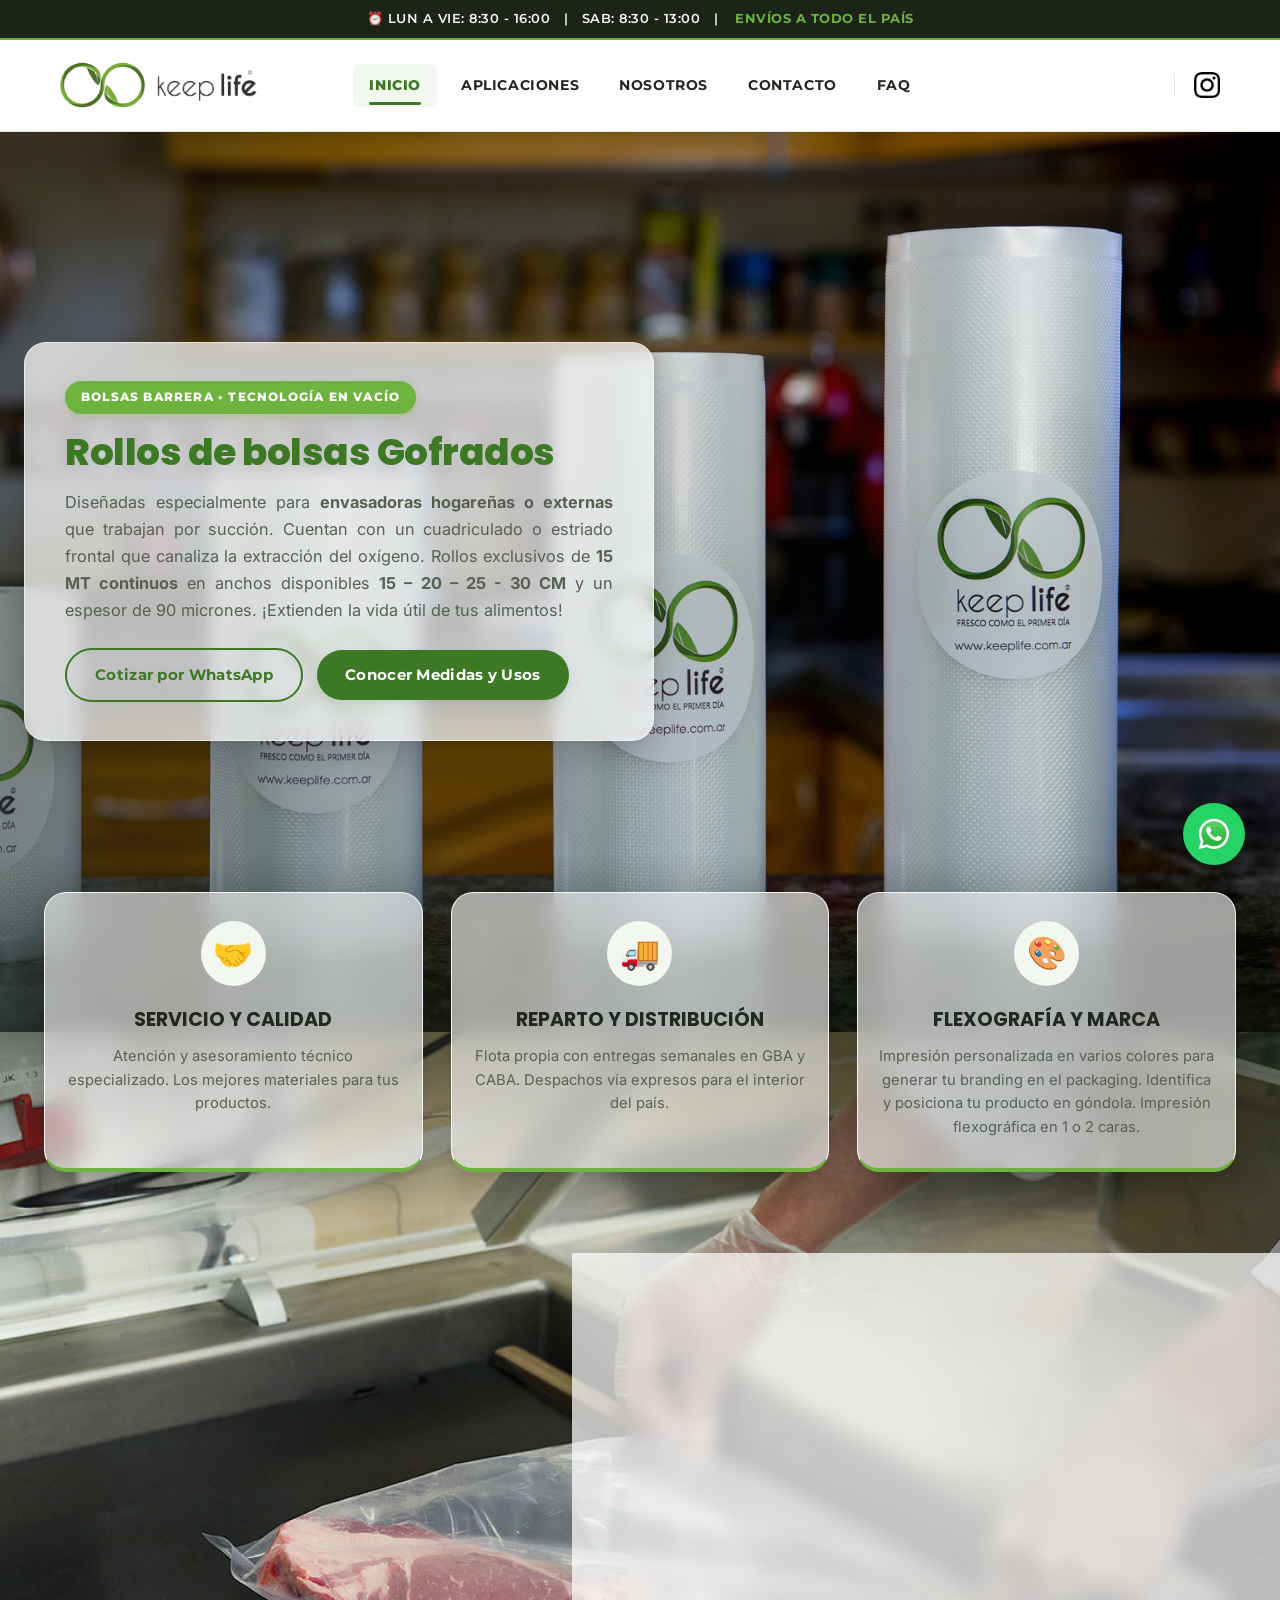
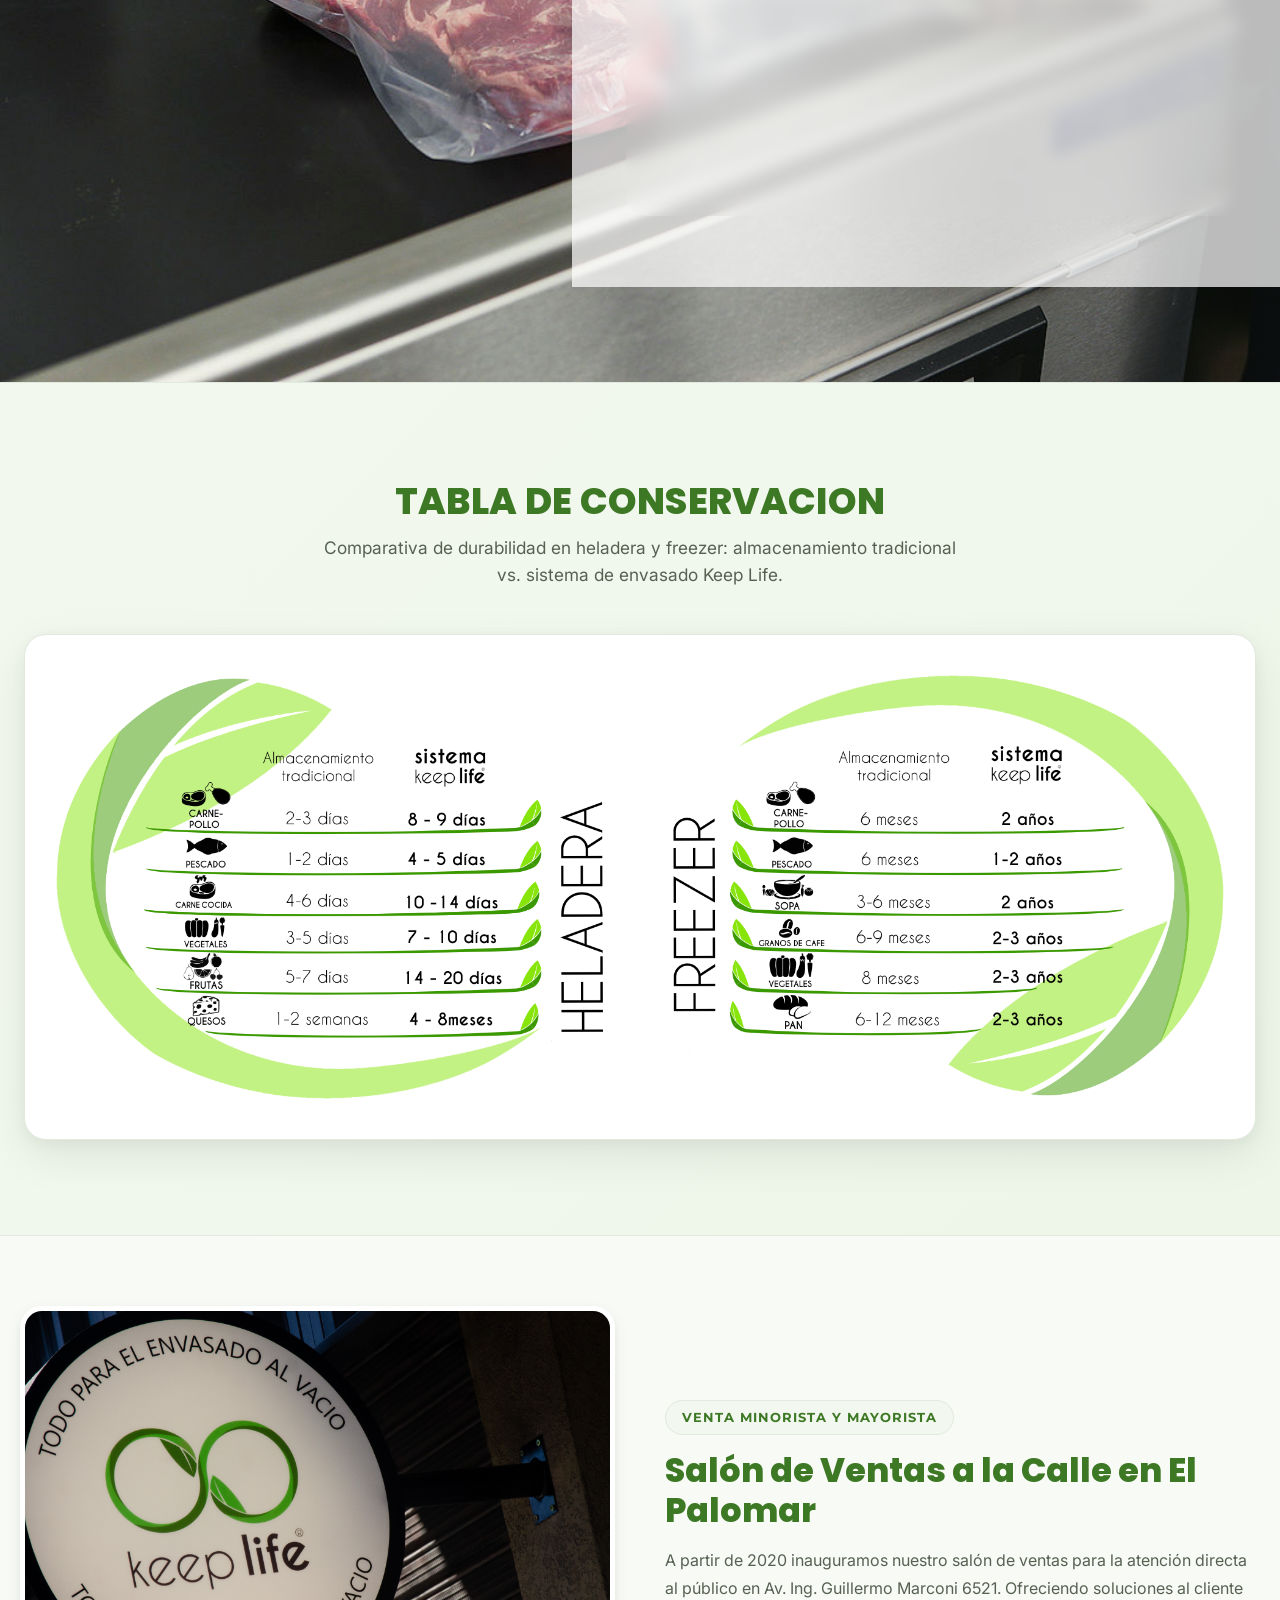
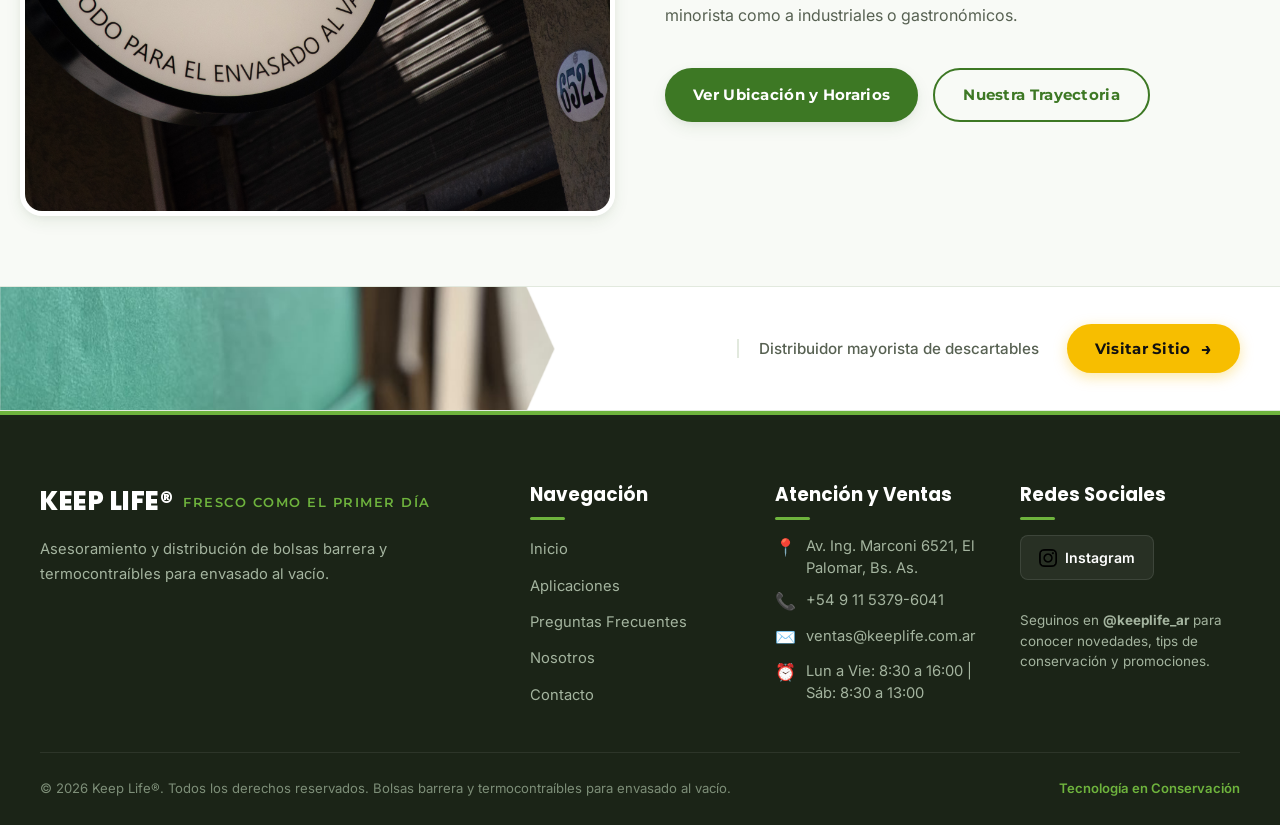
==== commit aa77cc2f: "refactor final" ====
--- a/mySite/index.html
+++ b/mySite/index.html
@@ -175,12 +175,13 @@
                     <div class="hero-text-card">
                         <span class="hero-tag">Bolsas Barrera • Tecnología en Vacío</span>
                         <h1 class="hero-title">
-                            Rollos Gofrados
+                            Rollos de bolsas Gofrados
                         </h1>
                         <p class="hero-subtitle-text">
-                            Diseñadas especialmente para envasadoras hogareñas o externas. Cuentan con un cuadriculado estriado
-                            frontal que canaliza la extracción de oxígeno sin pérdidas. Rollos exclusivos de 15 metros continuos en
-                            4 anchos disponibles con espesor premium de 90 a 100 micrones.
+                           Diseñadas especialmente para <strong>envasadoras hogareñas o externas</strong> que trabajan por succión. 
+                           Cuentan con un cuadriculado o estriado frontal que canaliza la extracción del oxígeno. 
+                           Rollos exclusivos de <strong>15 MT continuos</strong> en anchos disponibles <strong>15 – 20 – 25 - 30 CM</strong> y un espesor de 90 micrones. 
+                           ¡Extienden la vida útil de tus alimentos! 
                         </p>
                         <div class="hero-actions">
                             <a href="https://wa.me/5491153796041?text=Hola%20Keep%20Life,%20quisiera%20asesoramiento%20sobre%20rollos%20gofrados."
@@ -191,57 +192,49 @@
                 </div>
             </section>
 
-            <!-- SECCIÓN 2: CUATRO PILARES CLAVE DE VALOR -->
-            <section class="features-bar" aria-label="Pilares y Servicios Keep Life">
-                <div class="feature-card">
-                    <div class="feature-icon-wrap">🤝</div>
-                    <h3 class="feature-title">SERVICIO Y CALIDAD</h3>
-                    <p class="feature-desc">
-                        Atención personalizada, alta plasticidad para evitar quemaduras por frío y aprobación SENASA.
-                    </p>
-                </div>
-
-                <div class="feature-card">
-                    <div class="feature-icon-wrap">🚚</div>
-                    <h3 class="feature-title">REPARTO Y DISTRIBUCIÓN</h3>
-                    <p class="feature-desc">
-                        Flota propia para entregas semanales en Gran Buenos Aires y CABA. Despachos a expresos para el interior del país.
-                    </p>
-                </div>
-
-                <div class="feature-card">
-                    <div class="feature-icon-wrap">✨</div>
-                    <h3 class="feature-title">ALTA TRANSPARENCIA</h3>
-                    <p class="feature-desc">
-                        Film multicapa coextruido con poliamida, PE y EVOH de soldadura ultra resistente (&lt;1% O₂ residual).
-                    </p>
-                </div>
-
-                <div class="feature-card">
-                    <div class="feature-icon-wrap">🎨</div>
-                    <h3 class="feature-title">FLEXOGRAFÍA Y MARCA</h3>
-                    <p class="feature-desc">
-                        Impresión personalizada en 2 a 4 colores en ambas caras para posicionar tu producto en góndola.
-                    </p>
-                </div>
-            </section>
+            <!-- SECCIÓN 2: TRES PILARES CLAVE DE VALOR -->
+                <section class="features-bar" aria-label="Pilares y Servicios Keep Life">
+                    <div class="feature-card">
+                        <div class="feature-icon-wrap">🤝</div>
+                        <h3 class="feature-title">SERVICIO Y CALIDAD</h3>
+                        <p class="feature-desc">
+                        Atención y asesoramiento técnico especializado. Los mejores materiales para tus productos.
+                        </p>
+                    </div>
+
+                    <div class="feature-card">
+                        <div class="feature-icon-wrap">🚚</div>
+                        <h3 class="feature-title">REPARTO Y DISTRIBUCIÓN</h3>
+                        <p class="feature-desc">
+                        Flota propia con entregas semanales en GBA y CABA. Despachos vía expresos para el interior del país.
+                        </p>
+                    </div>
+
+                    <div class="feature-card">
+                        <div class="feature-icon-wrap">🎨</div>
+                        <h3 class="feature-title">FLEXOGRAFÍA Y MARCA</h3>
+                        <p class="feature-desc">
+                        Impresión personalizada en varios colores para generar tu branding en el packaging. Identifica y posiciona tu producto en góndola. Impresión flexográfica en 1 o 2 caras.
+                        </p>
+                    </div>
+                </section>
 
             <!-- SECCIÓN 3: BOLSAS PROFESIONALES E INDUSTRIALES (TERMOCONTRAÍBLES Y LISAS DE CAMPANA) -->
             <section class="hero-section hero-lisas" aria-label="Línea Profesional de Bolsas Lisas y Termocontraíbles">
                 <div class="hero-container hero-container-right">
                     <!-- Recuadro de texto a la derecha sobre la foto -->
                     <div class="hero-text-card">
-                        <span class="hero-tag">Uso Profesional, Frigorífico e Industrial</span>
+                        <span class="hero-tag"> Uso Profesional • Frigoríficos • Industrias </span>
                         <h2 class="hero-title">
                             Bolsas Lisas y Termocontraíbles
                         </h2>
                         <p class="hero-subtitle-text">
-                            Soluciones integrales para envasadoras a campana, orientadas a las exigencias de comercios, carnicerías,
-                            frigoríficos e industrias elaboradoras. Nuestra línea incluye <strong>Bolsas Lisas Multicapa
-                            STD</strong> (con opción de impresión flexográfica), <strong>Termocontraíbles STD y de Alta
-                            Barrera</strong> para un ajuste anatómico perfecto y resistencia extrema ante piezas con hueso o
-                            exportación, y <strong>Bolsas Cook-In</strong> para cocción al vacío y procesos térmicos continuos.
-                            Máxima barrera, sellado hermético y medidas a elección.
+                            Soluciones integrales para envasadoras a campana con cámara de vacío. 
+                            Orientadas a las exigencias de comercios, carnicerías, frigoríficos e industrias elaboradoras.
+                            <strong>Bolsas Lisas Multicapa STD</strong>, la más elegida para impresión – Alto brillo y transparencia. 
+                            <strong>Termocontraíbles STD/AB</strong> de alta barrera para un ajuste anatómico perfecto y alta resistencia mecánica ante piezas con hueso o exportación. 
+                            <strong>Bolsas Cook-In</strong> en distintos formatos de presentación para procesos industriales de cocción y envasado. 
+
                         </p>
                         <div class="hero-actions">
                             <a href="https://wa.me/5491153796041?text=Hola%20Keep%20Life,%20quisiera%20cotizar%20bolsas%20profesionales%20para%20envasado%20al%20vac%C3%ADo."
@@ -252,6 +245,19 @@
                 </div>
             </section>
 
+            <!-- SECCIÓN 4: TABLA DE CONSERVACIÓN -->
+            <section class="conservation-table-section" aria-label="Tabla de Conservación al Vacío">
+                <div class="conservation-table-container">
+                    <h3 class="section-title">TABLA DE CONSERVACION</h3>
+                    <p class="section-subtitle">
+                        Comparativa de durabilidad en heladera y freezer: almacenamiento tradicional vs. sistema de envasado Keep Life.
+                    </p>
+                    <div class="conservation-card">
+                        <img src="assets/img/tabla-gof.png" alt="Tabla de Conservación - Almacenamiento tradicional vs Sistema Keep Life en heladera y freezer" class="conservation-img" loading="lazy" decoding="async">
+                    </div>
+                </div>   
+            </section>
+
             <!-- SECCIÓN 5: MOSTRADOR, ATENCIÓN AL PÚBLICO Y RUBROS -->
             <section class="storefront-banner-section" aria-label="Salón de ventas a la calle y distribución mayorista">
                 <div class="storefront-grid">
@@ -262,11 +268,13 @@
                         <span class="badge">Venta Minorista y Mayorista</span>
                         <h3>Salón de Ventas a la Calle en El Palomar</h3>
                         <p>
-                            A partir de 2020 inauguramos nuestro salón de ventas a la calle para la atención directa al mostrador en <strong>Av. Ing. Guillermo Marconi 6521 (El Palomar)</strong>. Ofrecemos precios altamente competitivos para papeleras, revendedores, distribuidores, carnicerías y plantas gastronómicas, dado que estamos vinculados al rubro desde la fabricación de polietilenos de baja densidad en sus distintos formatos: bolsas, bobinas y láminas.
-                        </p>
-                        <p>
-                            Contamos con flota propia de vehículos para hacer efectiva la entrega de mercadería, entendiendo que hoy es clave la gestión del tiempo y la atención personalizada. Cubrimos Gran Buenos Aires y CABA semanalmente, y despachamos en expresos y transportes para clientes en todo el interior del país.
-                        </p>
+                            A partir de 2020 inauguramos nuestro salón de ventas para la atención directa al público en Av. Ing. Guillermo Marconi 6521. 
+                            Ofreciendo soluciones al cliente minorista como a industriales o gastronómicos.
+                        </p>
+                        <!-- <p>
+                          Entendiendo que hoy es clave la gestión eficiente del tiempo y la atención especializada, contamos con vehículos propios y entregas semanales cubriendo gran parte de GBA y CABA 
+                          y despachos a expresos para las provincias del interior del país. 
+                        </p> -->
                         <div style="display: flex; gap: 15px; flex-wrap: wrap; margin-top: 15px;">
                             <a href="contacto.html" class="btn btn-primary">Ver Ubicación y Horarios</a>
                             <a href="nosotros.html" class="btn btn-secondary">Nuestra Trayectoria</a>
--- a/mySite/styles/home.css
+++ b/mySite/styles/home.css
@@ -47,6 +47,19 @@
     position: absolute;
     inset: 0;
     background: linear-gradient(90deg, rgba(20, 26, 17, 0.45) 0%, rgba(20, 26, 17, 0.15) 50%, rgba(255, 255, 255, 0) 100%);
+    pointer-events: none;
+    z-index: 1;
+}
+
+/* Transición continua suave en la parte inferior de la Foto 1 */
+.hero-section.hero-gofrados::after {
+    content: '';
+    position: absolute;
+    bottom: 0;
+    left: 0;
+    right: 0;
+    height: 180px;
+    background: linear-gradient(to bottom, rgba(16, 22, 14, 0) 0%, rgba(16, 22, 14, 0.55) 100%);
     pointer-events: none;
     z-index: 1;
 }
@@ -115,17 +128,18 @@
     width: 100%;
 }
 
-/* --- SECCIÓN 2: PILARES Y CARACTERÍSTICAS (FEATURE CARDS) --- */
+/* --- SECCIÓN 2: PILARES Y CARACTERÍSTICAS (FEATURE CARDS CENTRADAS) --- */
 .features-bar {
     display: grid;
-    grid-template-columns: repeat(4, 1fr);
-    gap: 18px;
-    max-width: 1280px;
-    margin: -135px auto -145px auto;
-    padding: 0 20px;
+    grid-template-columns: repeat(3, 1fr);
+    gap: 28px;
+    max-width: 1240px;
+    margin: -140px auto -140px auto;
+    padding: 0 24px;
     position: relative;
     z-index: 10;
     align-items: stretch;
+    justify-content: center;
 }
 
 /* --- SECCIÓN 3: HERO BOLSAS LISAS MULTICAPA (RECUADRO A LA DERECHA) --- */
@@ -153,6 +167,19 @@
     z-index: 1;
 }
 
+/* Transición continua suave en la parte superior de la Foto 2 */
+.hero-section.hero-lisas::after {
+    content: '';
+    position: absolute;
+    top: 0;
+    left: 0;
+    right: 0;
+    height: 180px;
+    background: linear-gradient(to bottom, rgba(16, 22, 14, 0.55) 0%, rgba(16, 22, 14, 0) 100%);
+    pointer-events: none;
+    z-index: 1;
+}
+
 .hero-lisas .hero-container-right {
     max-width: 1500px;
     width: 100%;
@@ -164,15 +191,17 @@
 }
 
 .feature-card {
-    background-color: var(--color-blanco);
+    background: rgba(255, 255, 255, 0.60);
+    backdrop-filter: blur(12px);
+    -webkit-backdrop-filter: blur(12px);
     padding: 28px 20px;
-    border-radius: var(--radius-md);
-    box-shadow: 0 10px 25px rgba(0, 0, 0, 0.12), 0 3px 8px rgba(0, 0, 0, 0.06);
+    border-radius: var(--radius-lg);
+    box-shadow: 0 16px 36px rgba(0, 0, 0, 0.16), 0 3px 10px rgba(0, 0, 0, 0.06);
     text-align: center;
     border-bottom: 4px solid var(--color-secundario);
-    border-top: 1px solid var(--color-borde);
-    border-left: 1px solid var(--color-borde);
-    border-right: 1px solid var(--color-borde);
+    border-top: 1px solid rgba(255, 255, 255, 0.85);
+    border-left: 1px solid rgba(255, 255, 255, 0.85);
+    border-right: 1px solid rgba(255, 255, 255, 0.85);
     transition: var(--transition-normal);
     display: flex;
     flex-direction: column;
@@ -180,8 +209,9 @@
 
 .feature-card:hover {
     transform: translateY(-6px);
-    box-shadow: var(--shadow-lg);
+    box-shadow: 0 22px 45px rgba(0, 0, 0, 0.22);
     border-bottom-color: var(--color-primario);
+    background: rgba(255, 255, 255, 0.90);
 }
 
 .feature-icon-wrap {
@@ -470,80 +500,48 @@
 
 .diferencial-item p {
     font-size: 0.9rem;
-    color: var(--color-texto-suave);
+    color: #3b3931;
     line-height: 1.6;
 }
 
-/* --- SECCIÓN 5: RESUMEN DE CONSERVACIÓN --- */
-.conservation-summary-section {
-    padding: 80px 20px;
-    max-width: 1200px;
+/* --- SECCIÓN 4: TABLA DE CONSERVACIÓN --- */
+.conservation-table-section {
+    padding: 95px 24px;
+    background: linear-gradient(135deg, #f3f8ef 0%, #edf6e9 100%);
+    border-top: 1px solid var(--color-borde);
+}
+
+.conservation-table-container {
+    max-width: 1400px;
     margin: 0 auto;
     text-align: center;
 }
 
-.conservation-pills-grid {
-    display: grid;
-    grid-template-columns: repeat(auto-fit, minmax(220px, 1fr));
-    gap: 20px;
-    margin: 40px 0 35px 0;
-}
-
-.conservation-pill {
-    background: var(--color-fondo-suave);
+.conservation-table-section .section-title {
+    color: var(--color-primario);
+}
+
+.conservation-card {
+    background: var(--color-blanco);
+    border-radius: var(--radius-lg);
+    padding: 40px 30px;
+    box-shadow: 0 16px 45px rgba(0, 0, 0, 0.08), 0 4px 14px rgba(43, 86, 24, 0.05);
     border: 1px solid var(--color-borde);
-    border-radius: var(--radius-md);
-    padding: 24px 20px;
-    box-shadow: var(--shadow-sm);
+    width: 100%;
+    max-width: 1350px;
+    margin: 0 auto;
+    display: flex;
+    justify-content: center;
+    align-items: center;
     transition: var(--transition-normal);
 }
 
-.conservation-pill:hover {
-    transform: translateY(-4px);
-    border-color: var(--color-primario);
-    box-shadow: var(--shadow-md);
-}
-
-.pill-food {
-    font-size: 1.15rem;
-    font-family: var(--font-titulos);
-    font-weight: 700;
-    color: var(--color-texto);
-    margin-bottom: 12px;
-}
-
-.pill-compare {
-    display: flex;
-    justify-content: space-around;
-    align-items: center;
-    padding-top: 10px;
-    border-top: 1px solid var(--color-borde);
-}
-
-.pill-col {
-    display: flex;
-    flex-direction: column;
-}
-
-.pill-col span.label {
-    font-size: 0.72rem;
-    color: var(--color-texto-muted);
-    text-transform: uppercase;
-    font-weight: 600;
-}
-
-.pill-col span.days {
-    font-size: 1.25rem;
-    font-weight: 800;
-    font-family: var(--font-titulos);
-}
-
-.pill-col.natural span.days {
-    color: #a84b4b;
-}
-
-.pill-col.keep span.days {
-    color: var(--color-primario);
+.conservation-img {
+    width: 100%;
+    max-width: 1280px;
+    display: block;
+    margin: 0 auto;
+    object-fit: contain;
 }
 
 /* --- SECCIÓN 6: MOSTRADOR Y ATENCIÓN AL PÚBLICO --- */
@@ -626,9 +624,23 @@
     }
 
     .features-bar {
-        grid-template-columns: repeat(2, 1fr);
-        margin: -80px auto -80px auto;
-        gap: 18px;
+        grid-template-columns: repeat(3, 1fr);
+        max-width: 940px;
+        margin: -100px auto -100px auto;
+        gap: 16px;
+        padding: 0 16px;
+    }
+
+    .feature-card {
+        padding: 24px 16px;
+    }
+
+    .feature-title {
+        font-size: 1.05rem;
+    }
+
+    .feature-desc {
+        font-size: 0.88rem;
     }
 
     .storefront-grid {
@@ -674,6 +686,31 @@
         padding: 11px 26px;
         font-size: 0.9rem;
     }
+
+    .features-bar {
+        grid-template-columns: 1fr;
+        max-width: 460px;
+        margin: -70px auto -70px auto;
+        gap: 16px;
+        padding: 0 16px;
+    }
+
+    .hero-section.hero-gofrados {
+        padding-bottom: 100px;
+    }
+
+    .hero-section.hero-lisas {
+        padding-top: 100px;
+    }
+
+    .conservation-table-section {
+        padding: 60px 16px;
+    }
+
+    .conservation-card {
+        padding: 32px 16px;
+        border-radius: var(--radius-md);
+    }
 }
 
 @media (max-width: 576px) {
@@ -685,7 +722,7 @@
 
     .hero-section.hero-lisas {
         min-height: auto;
-        padding: 95px 16px 50px 16px;
+        padding: 85px 16px 50px 16px;
         background-position: 25% center;
     }
 
@@ -714,11 +751,22 @@
 
     .features-bar {
         grid-template-columns: 1fr;
+        max-width: 100%;
         margin: -50px auto -50px auto;
+        padding: 0 16px;
     }
 
     .feature-card {
-        padding: 26px 20px;
+        padding: 24px 18px;
+    }
+
+    .conservation-table-section {
+        padding: 45px 12px;
+    }
+
+    .conservation-card {
+        padding: 18px 10px;
+        border-radius: var(--radius-sm);
     }
 
     .bag-card-body {
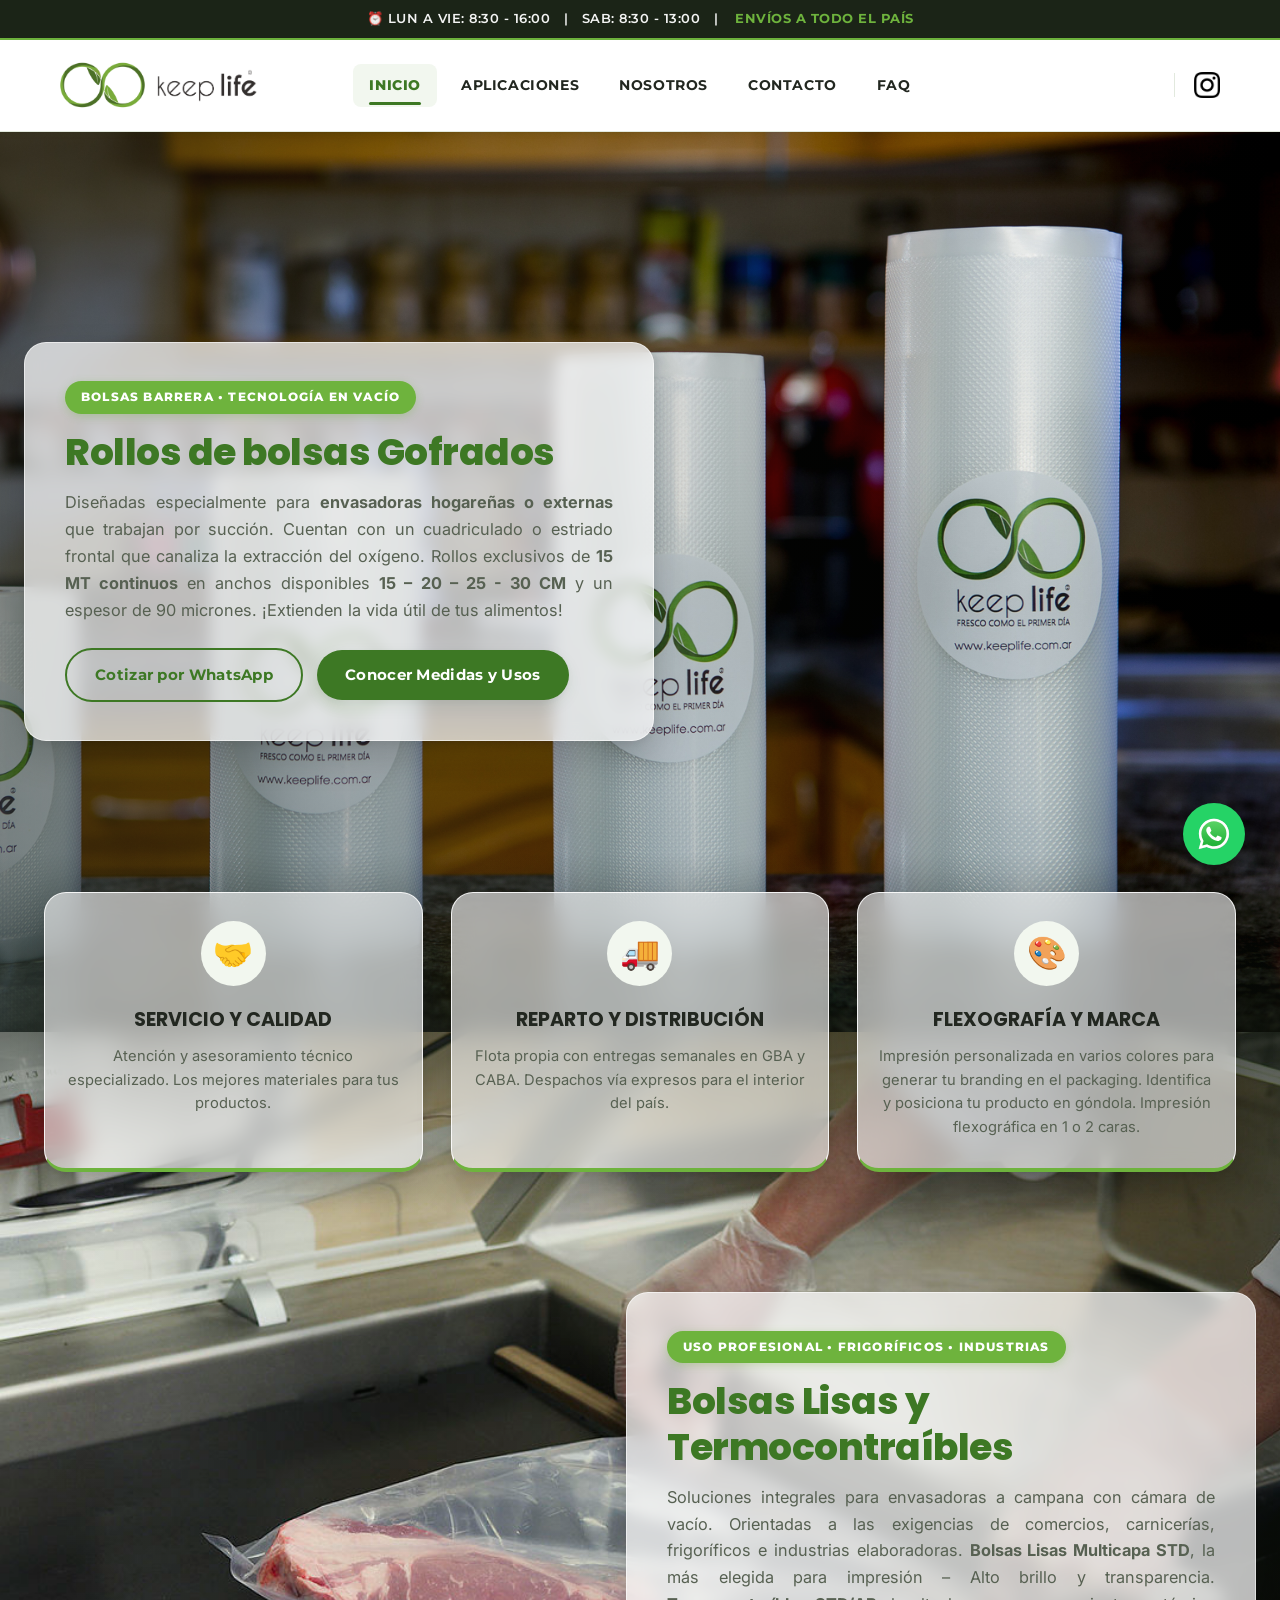
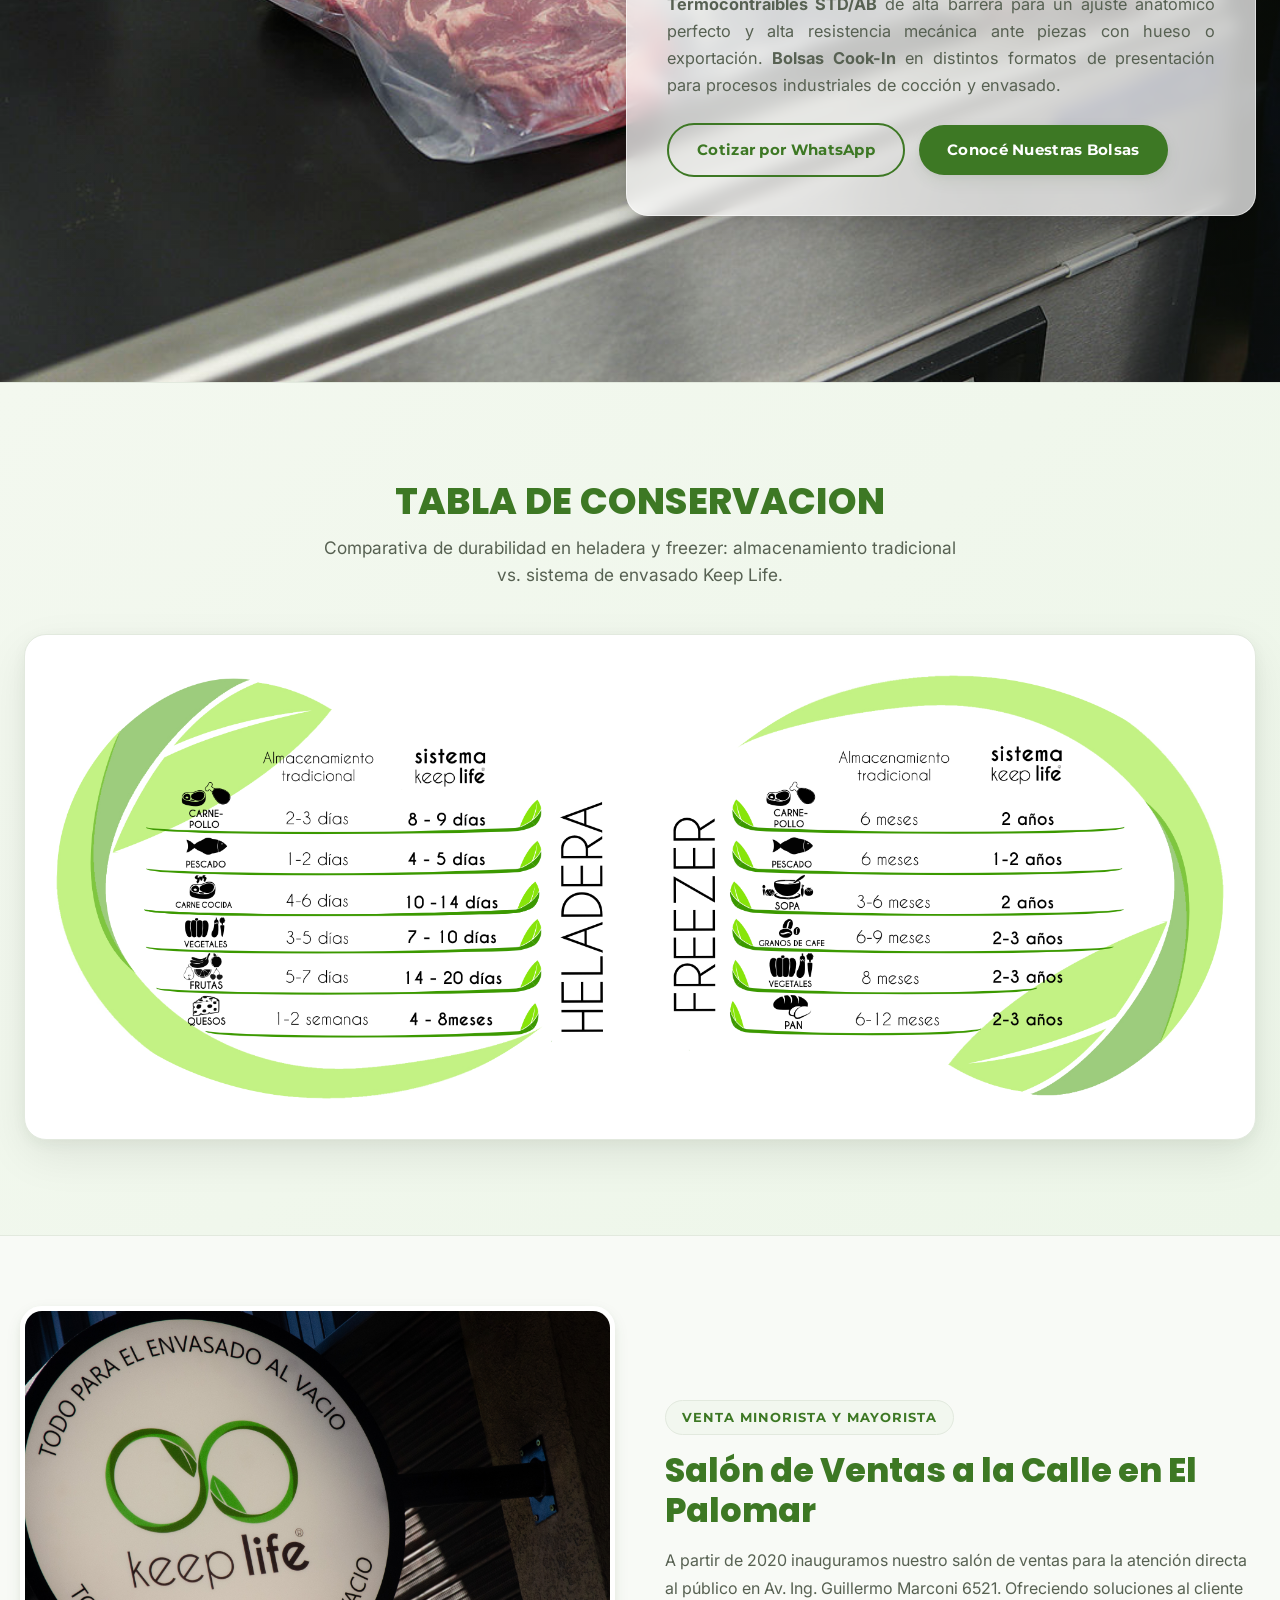
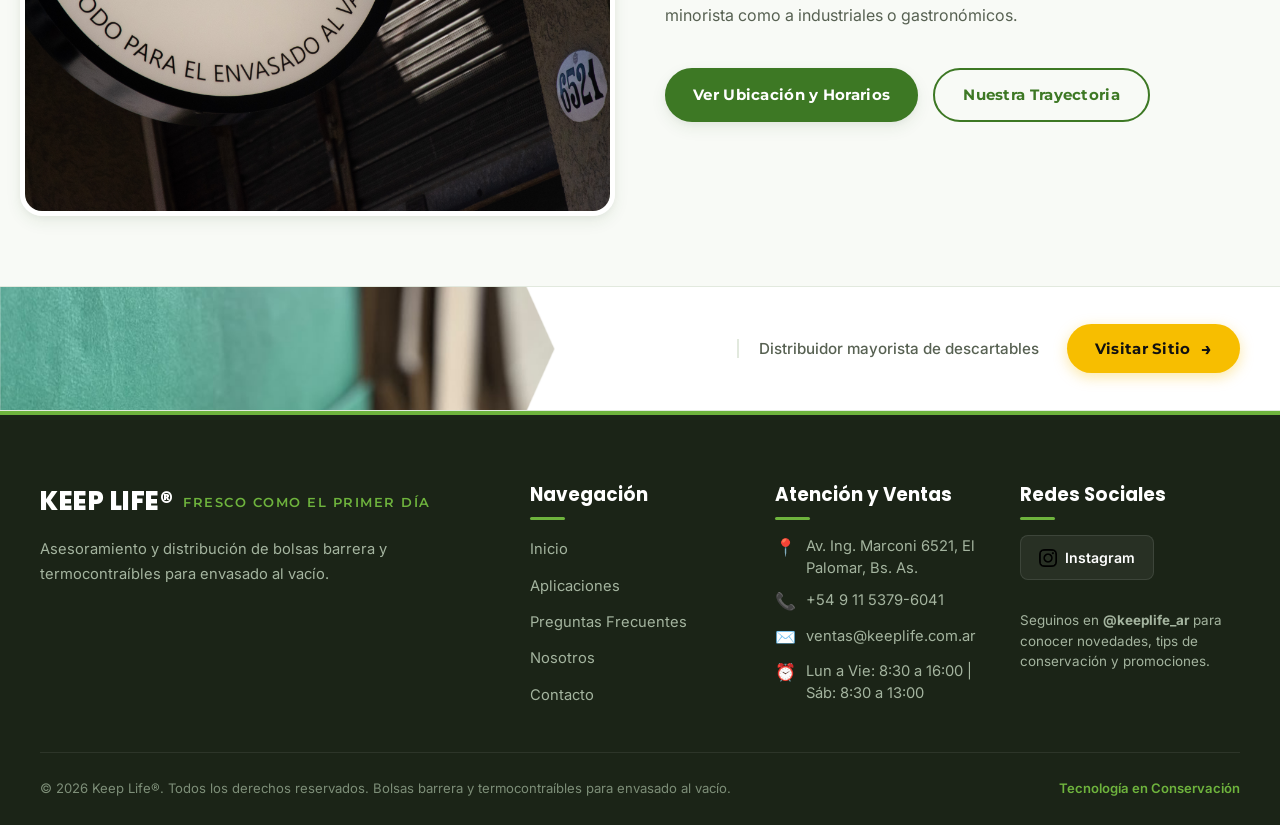
==== commit 2875bbc4: "cambios de aplicacioniones finales" ====
--- a/mySite/index.html
+++ b/mySite/index.html
@@ -36,7 +36,7 @@
     <meta name="twitter:image" content="https://www.keeplife.com.ar/assets/img/KEEP%20LIFE-banner2.jpg">
 
     <!-- Favicon y Theme Color -->
-    <link rel="icon" type="image/png" href="assets/icons/keepLife-solo-logo.png">
+    <link rel="icon" type="image/png" href="assets/icons/KeepLife-png.png">
     <link rel="apple-touch-icon" href="assets/icons/keepLife-solo-logo.png">
     <meta name="theme-color" content="#3d7824">
 
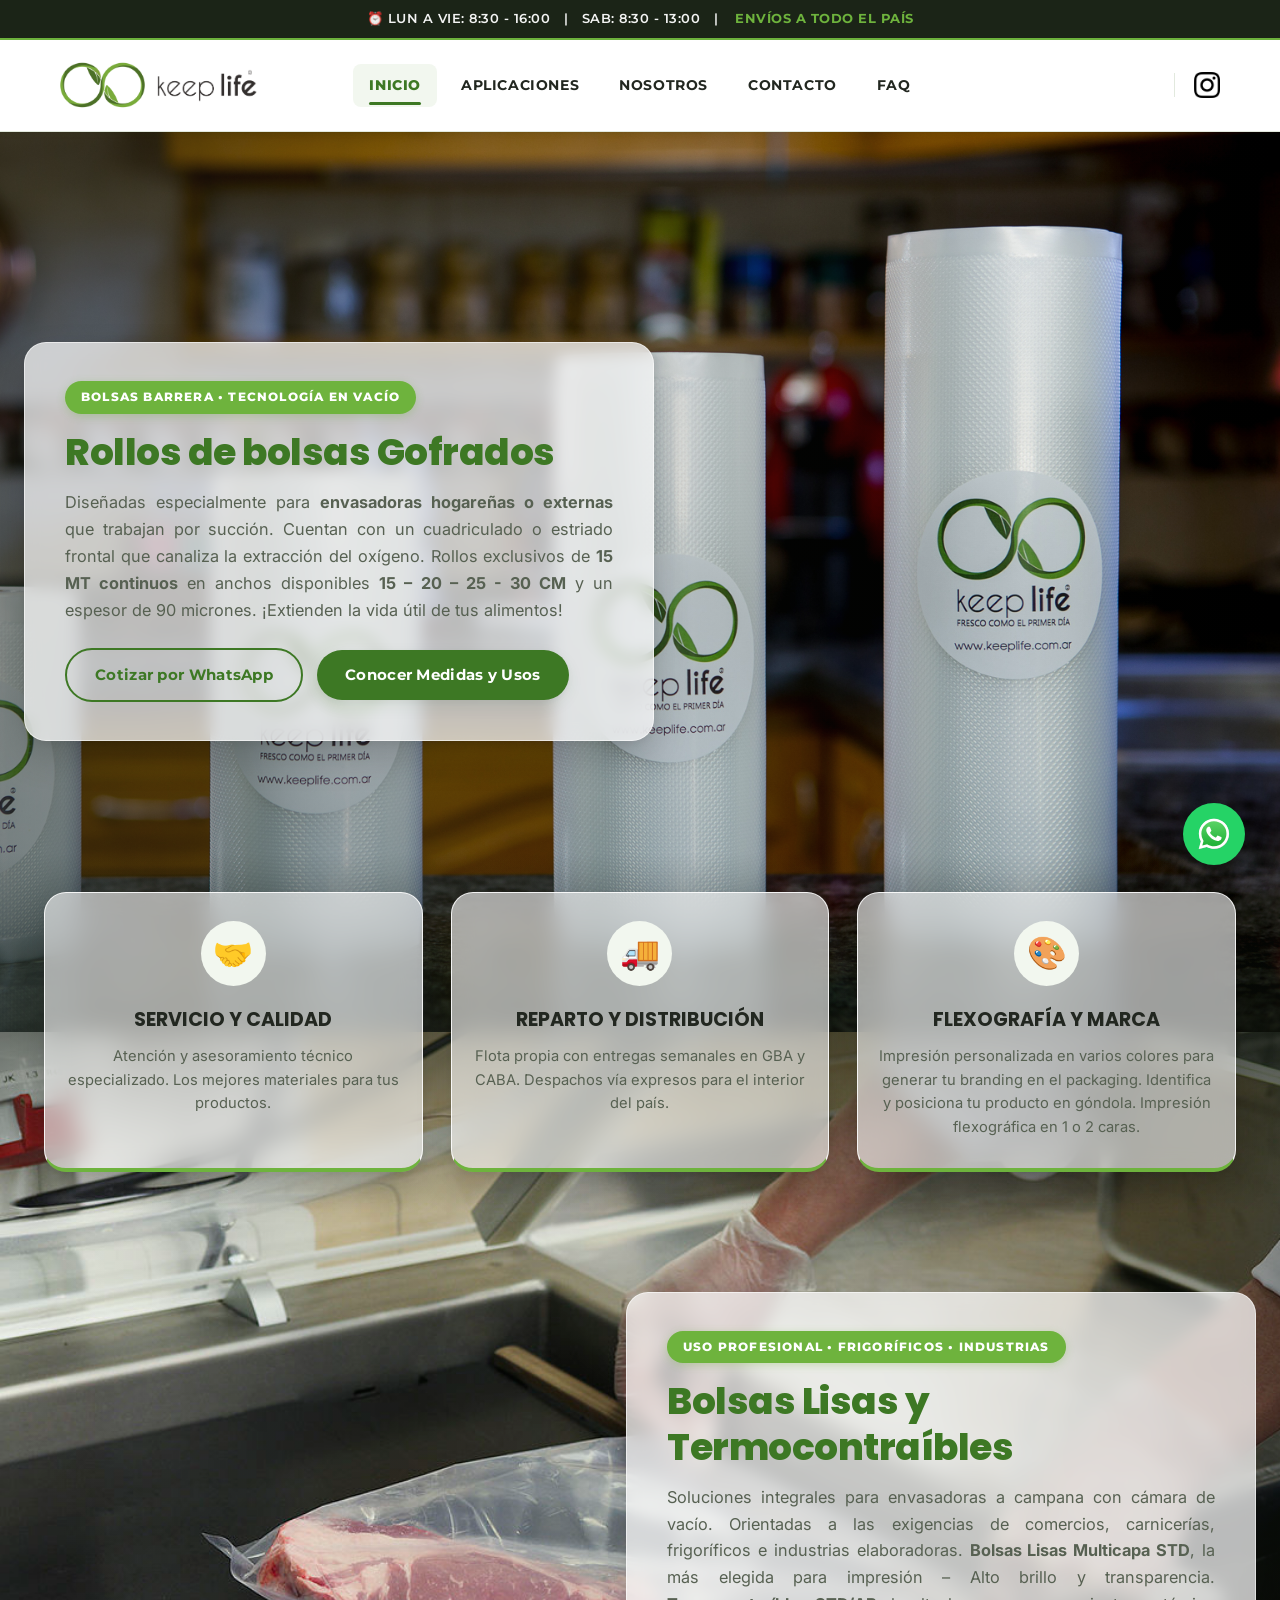
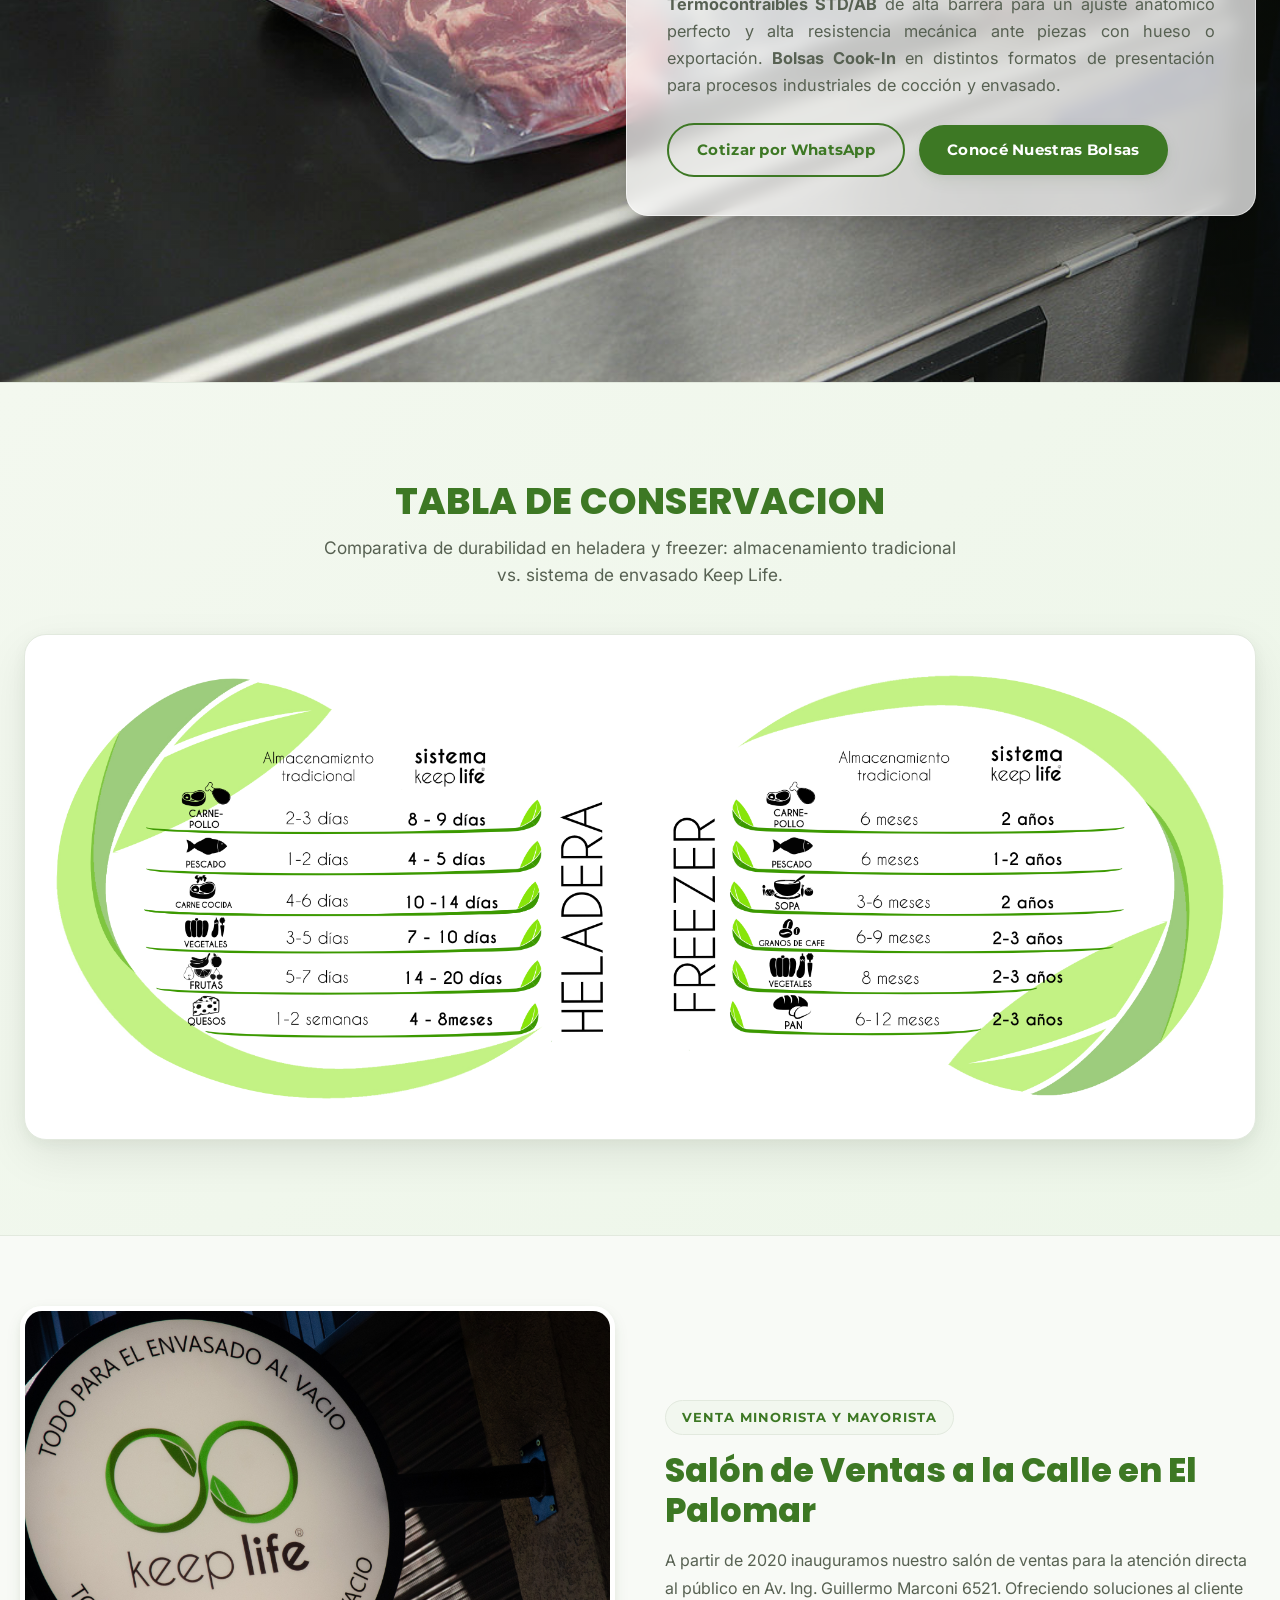
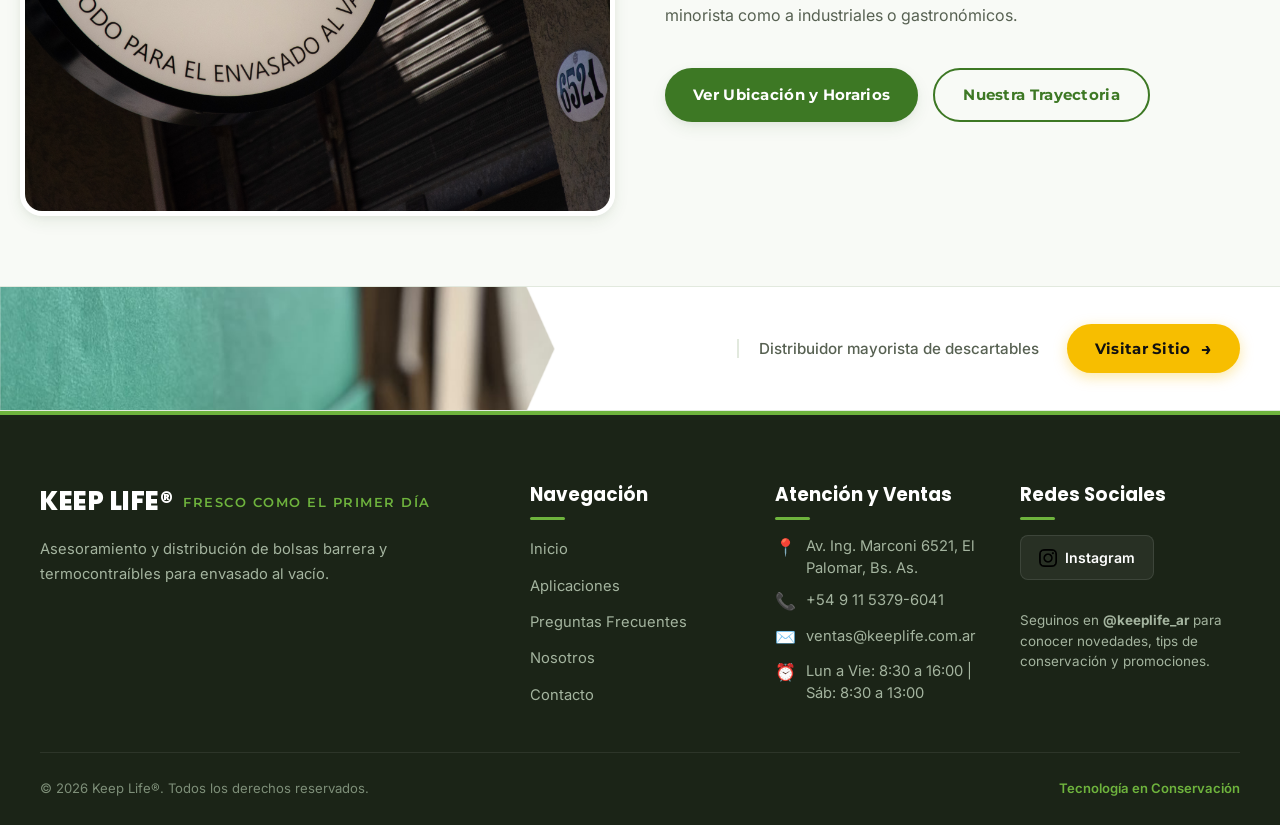
==== commit 0c4e9e75: "ultimos cambios" ====
--- a/mySite/index.html
+++ b/mySite/index.html
@@ -37,7 +37,7 @@
 
     <!-- Favicon y Theme Color -->
     <link rel="icon" type="image/png" href="assets/icons/KeepLife-png.png">
-    <link rel="apple-touch-icon" href="assets/icons/keepLife-solo-logo.png">
+    <link rel="apple-touch-icon" href="assets/icons/KeepLife-png.png">
     <meta name="theme-color" content="#3d7824">
 
     <!-- Hojas de Estilo CSS Vanilla -->
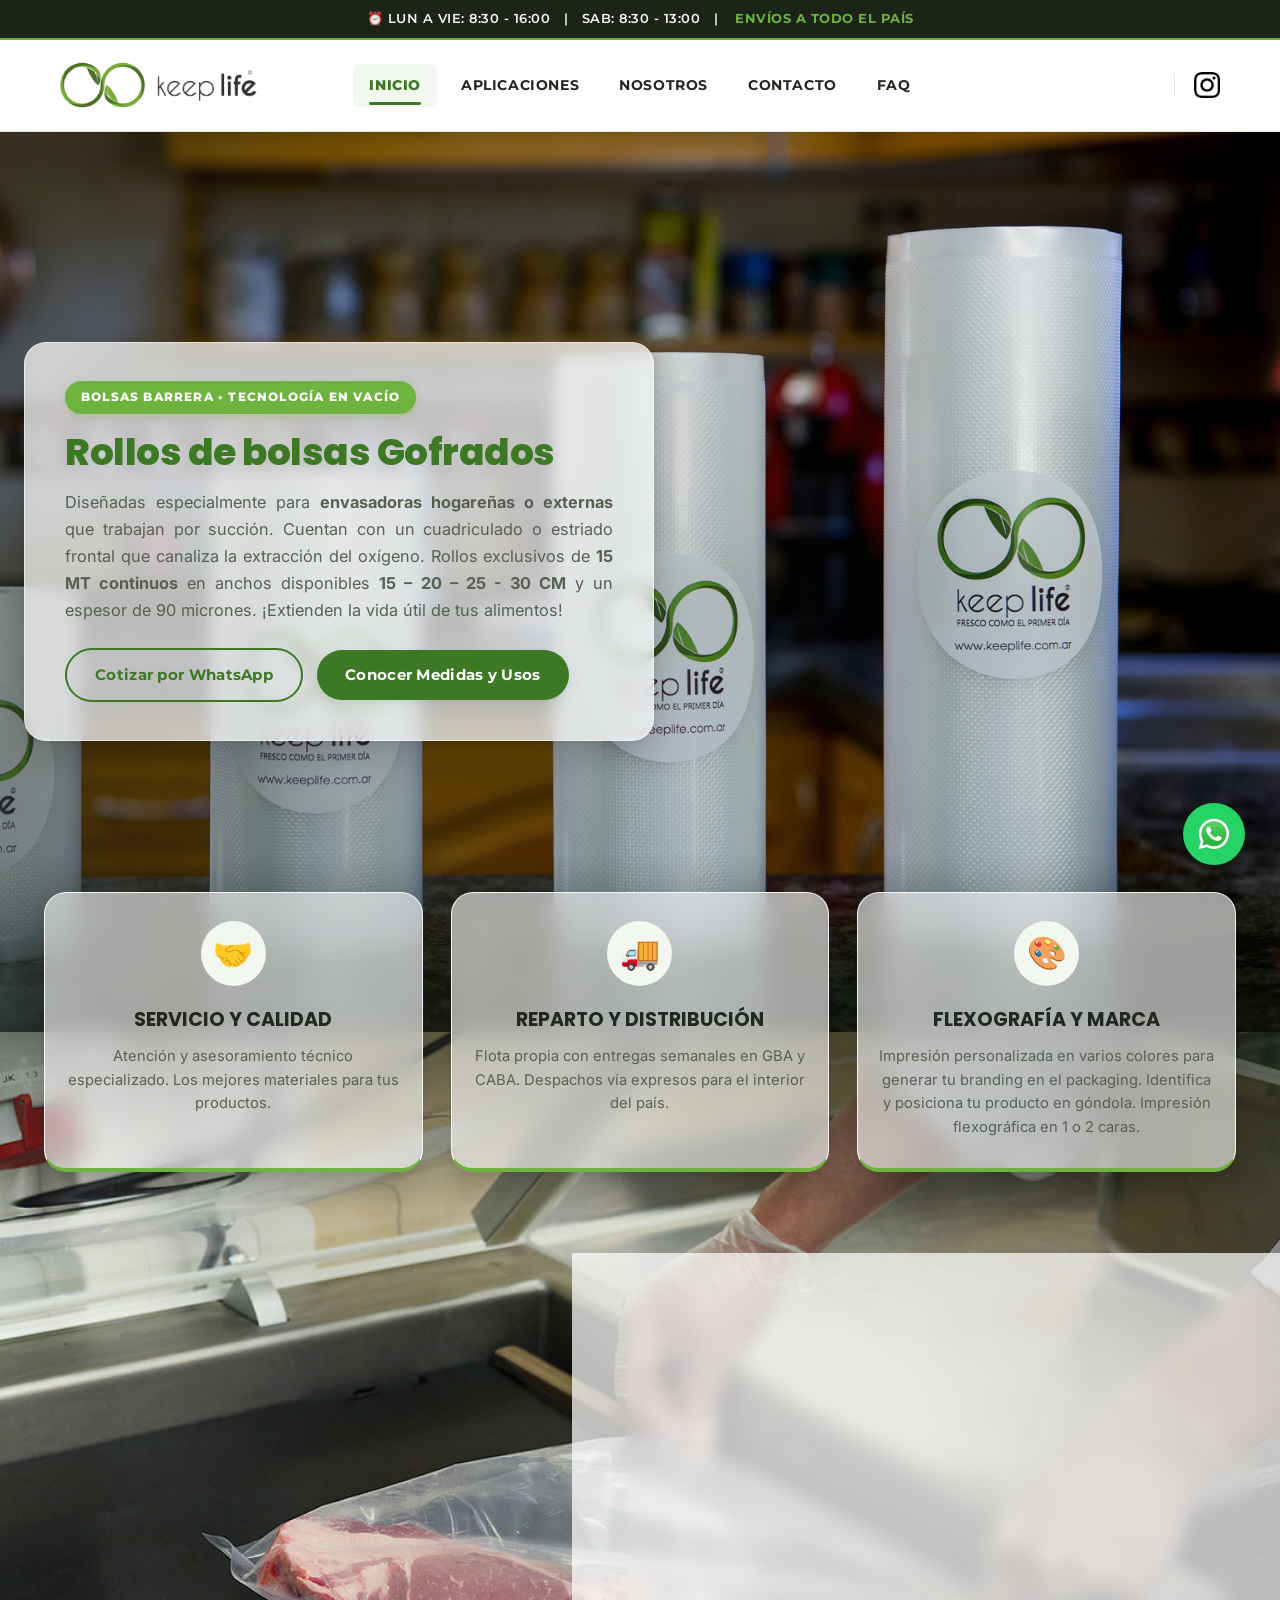
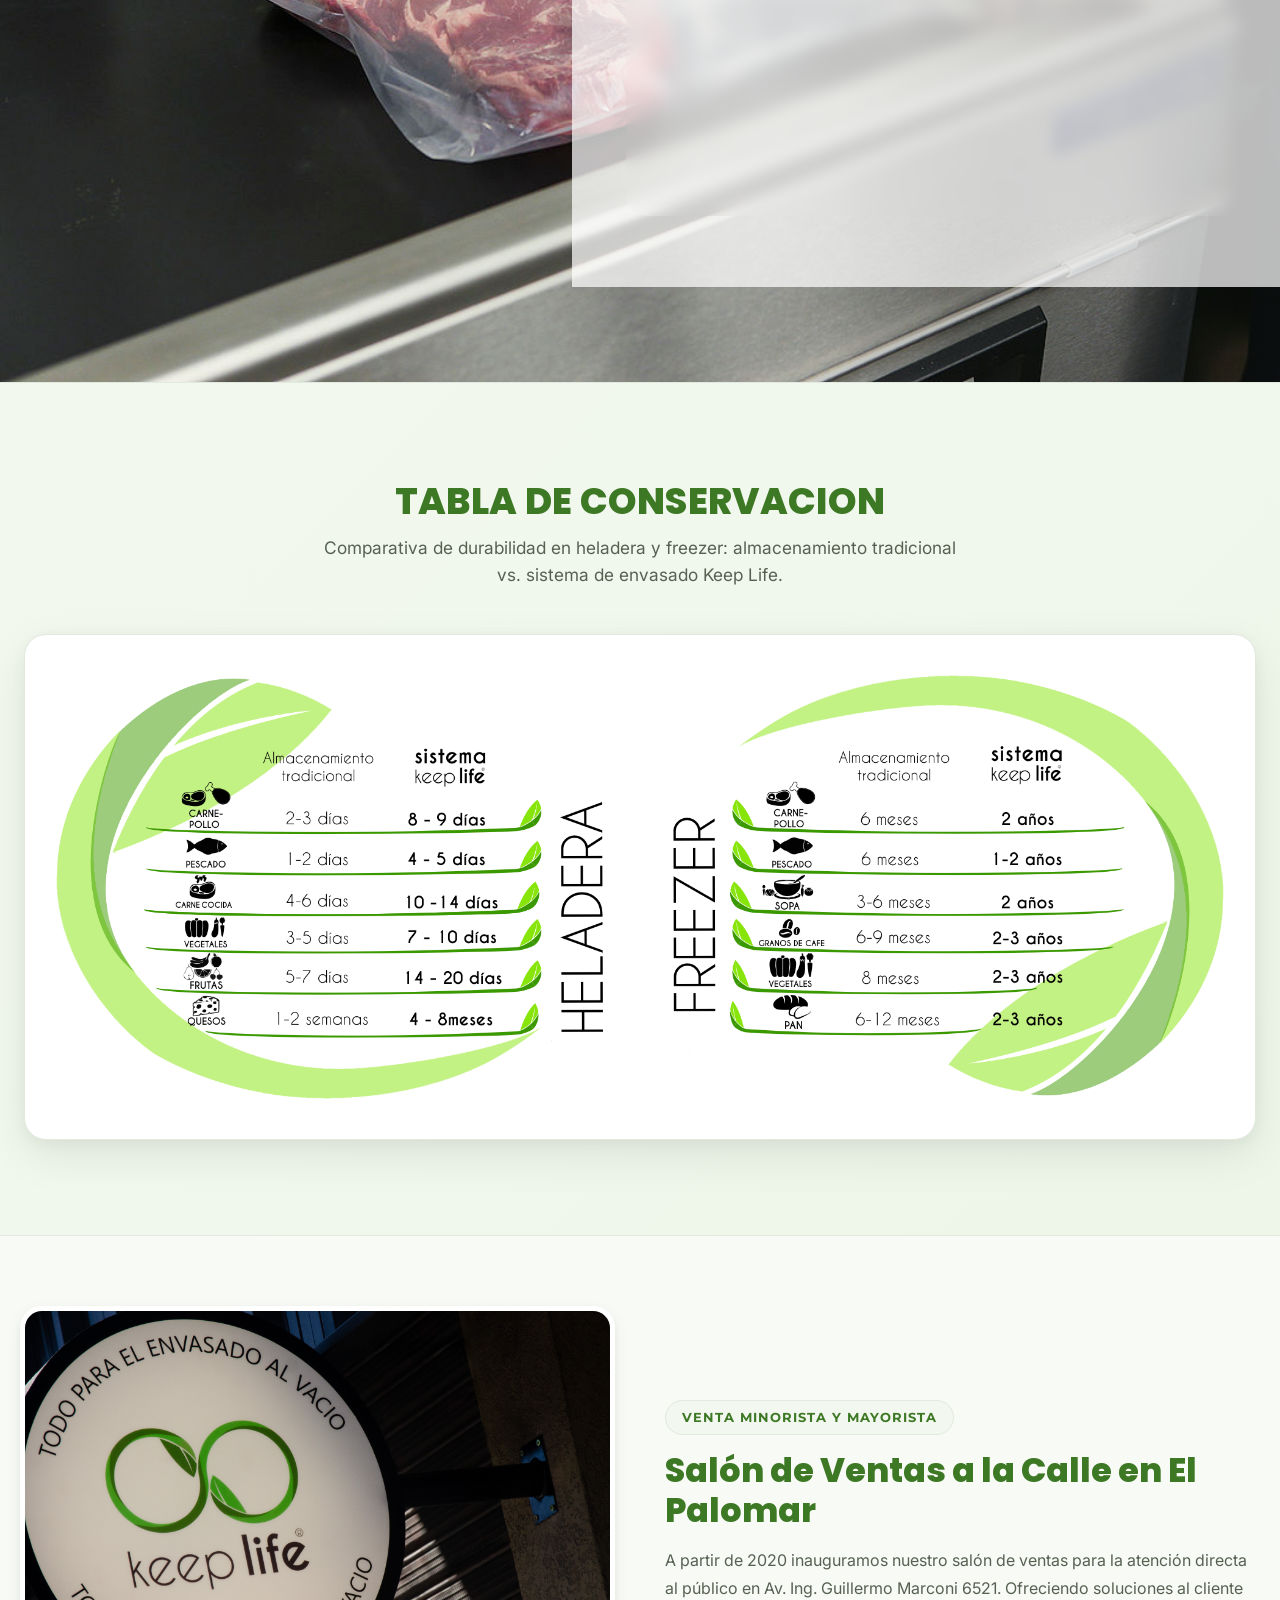
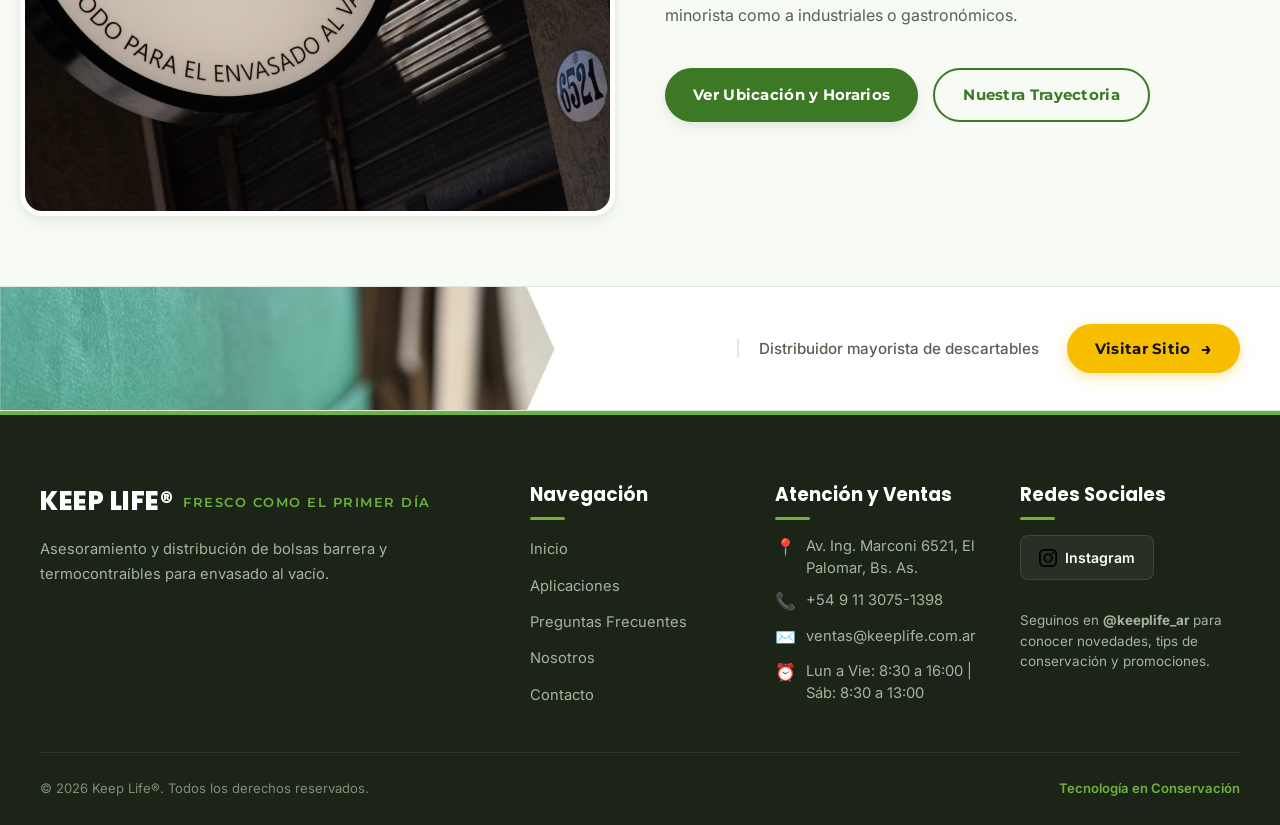
==== commit 749244da: "REFACTOR DETALLES AP" ====
--- a/mySite/index.html
+++ b/mySite/index.html
@@ -68,7 +68,7 @@
             "https://www.keeplife.com.ar/assets/img/Local-dentro.jpg"
           ],
           "description": "Fabricación y distribución de bolsas barrera para envasado al vacío, bolsas termocontraíbles STD, de alta barrera y rollos gofrados de 15 metros con certificación SENASA.",
-          "telephone": "+54 9 11 5379-6041",
+          "telephone": "+54 9 11 3075-1398",
           "email": "ventas@keeplife.com.ar",
           "address": {
             "@type": "PostalAddress",
@@ -103,7 +103,7 @@
           },
           "sameAs": [
             "https://www.instagram.com/keeplife_ar/",
-            "https://wa.me/5491153796041"
+            "https://wa.me/5491130751398"
           ],
           "priceRange": "$$"
         },
@@ -184,7 +184,7 @@
                            ¡Extienden la vida útil de tus alimentos! 
                         </p>
                         <div class="hero-actions">
-                            <a href="https://wa.me/5491153796041?text=Hola%20Keep%20Life,%20quisiera%20asesoramiento%20sobre%20rollos%20gofrados."
+                            <a href="https://wa.me/5491130751398?text=Hola%20Keep%20Life,%20quisiera%20recibir%20asesoramiento%20sobre%20bolsas%20barrera%20para%20envasado%20al%20vac%C3%ADo."
                                 target="_blank" rel="noopener noreferrer" class="btn btn-secondary">Cotizar por WhatsApp</a>
                             <a href="aplicaciones.html#gofradas" class="btn btn-primary">Conocer Medidas y Usos</a>
                         </div>
@@ -237,7 +237,7 @@
 
                         </p>
                         <div class="hero-actions">
-                            <a href="https://wa.me/5491153796041?text=Hola%20Keep%20Life,%20quisiera%20cotizar%20bolsas%20profesionales%20para%20envasado%20al%20vac%C3%ADo."
+                            <a href="https://wa.me/5491130751398?text=Hola%20Keep%20Life,%20quisiera%20cotizar%20bolsas%20profesionales%20para%20envasado%20al%20vac%C3%ADo."
                                 target="_blank" rel="noopener noreferrer" class="btn btn-secondary">Cotizar por WhatsApp</a>
                             <a href="aplicaciones.html" class="btn btn-primary">Conocé Nuestras Bolsas</a>
                         </div>
